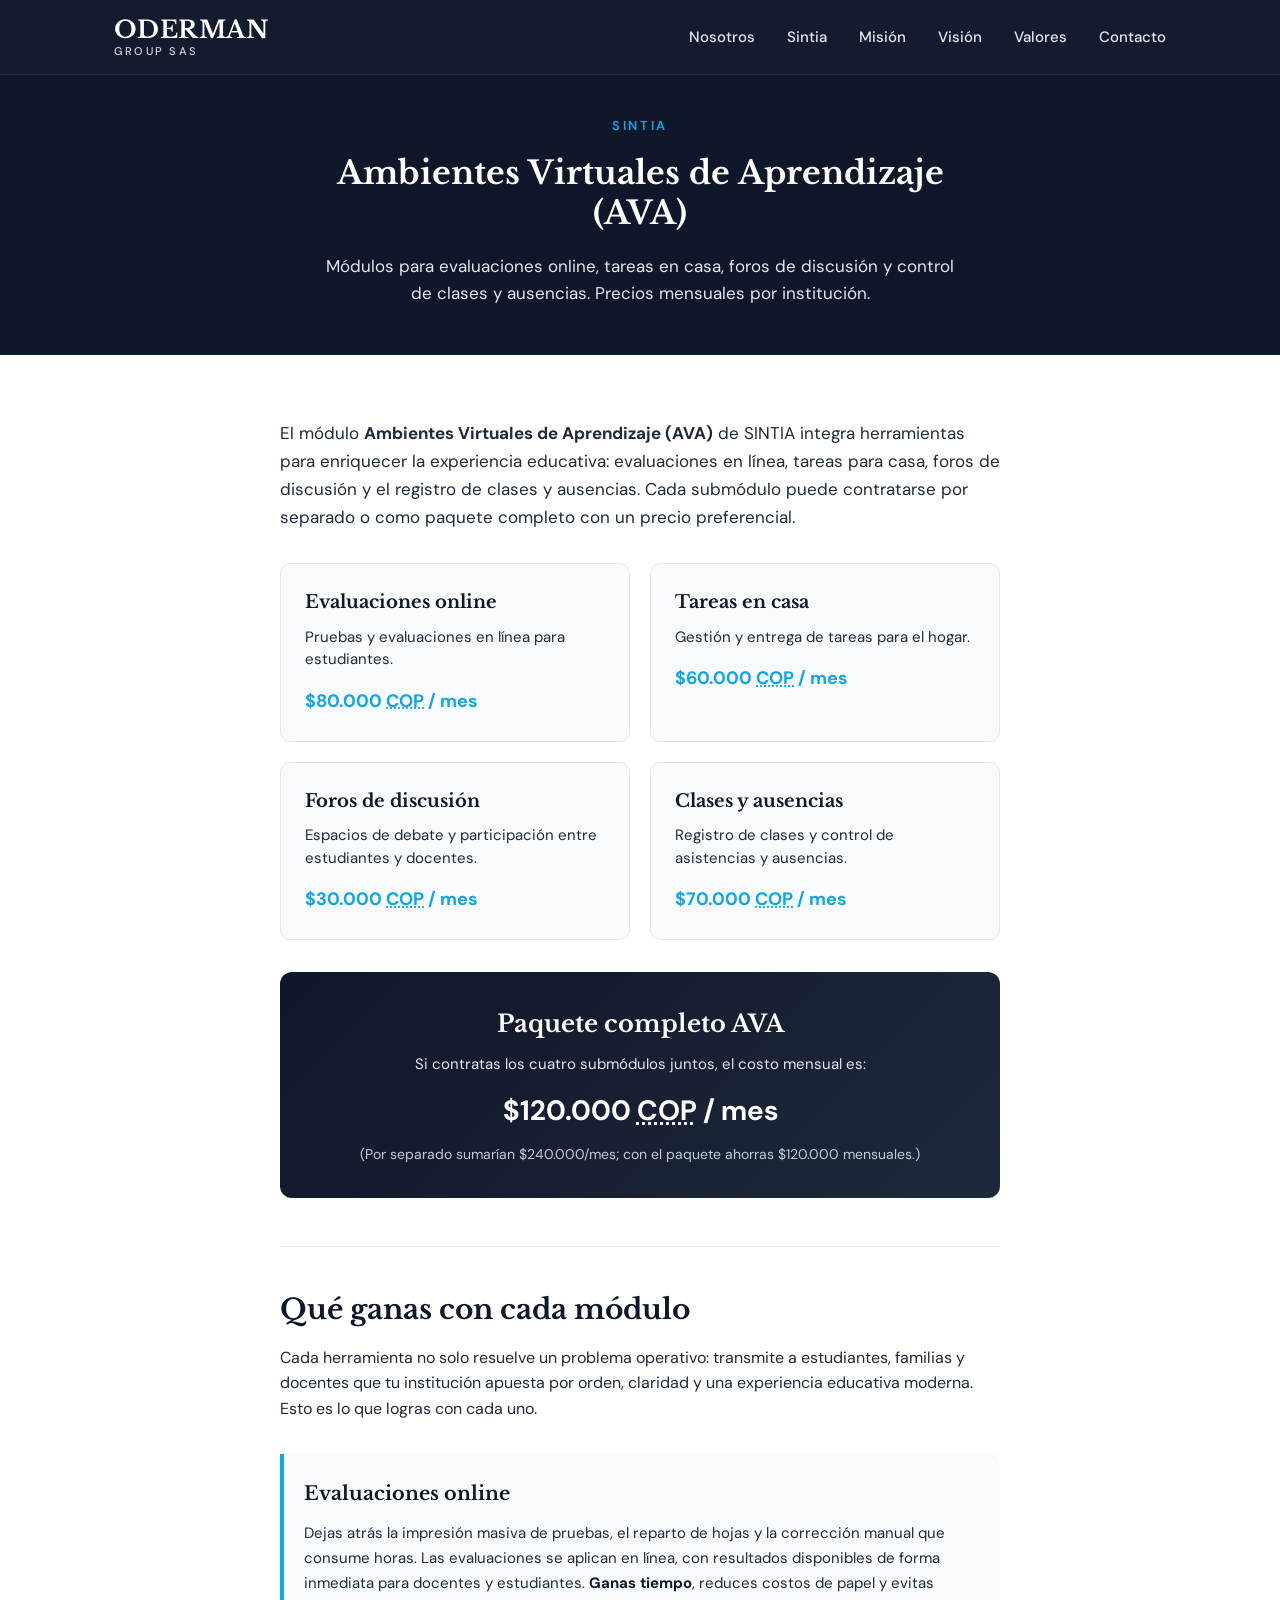
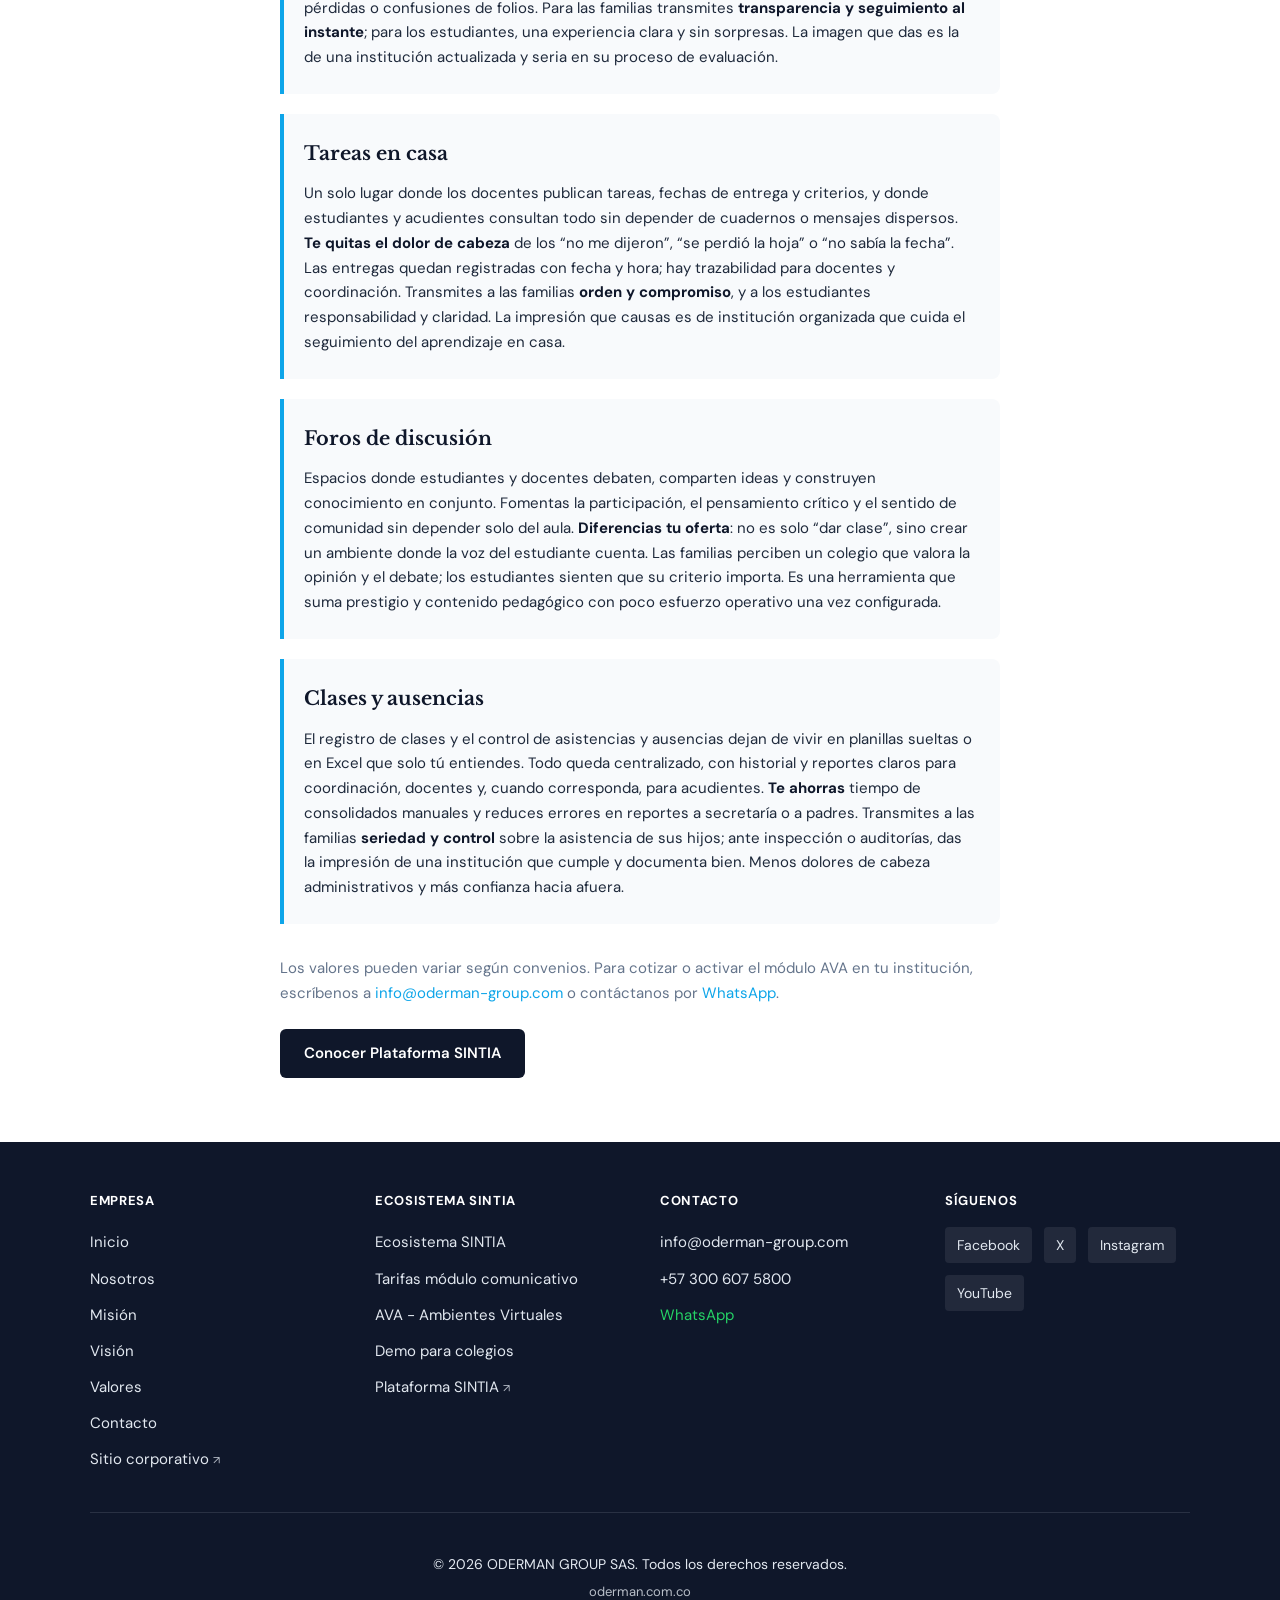
==== ava-ambientes-virtuales.html @ c95a6d46 "Commit inicial: proyecto oderman-web" ====
<!DOCTYPE html>
<html lang="es">
<head>
  <meta charset="UTF-8">
  <meta name="viewport" content="width=device-width, initial-scale=1.0">
  <meta name="description" content="Ambientes Virtuales de Aprendizaje (AVA) en SINTIA: evaluaciones online, tareas en casa, foros de discusión, clases y ausencias. Tarifas mensuales para instituciones.">
  <meta name="keywords" content="SINTIA, AVA, ambientes virtuales, aprendizaje, evaluaciones online, tareas, foros, Oderman">
  <meta name="author" content="ODERMAN GROUP SAS">
  <meta name="robots" content="index, follow">

  <title>AVA - Ambientes Virtuales de Aprendizaje | ODERMAN GROUP SAS</title>
  <link rel="canonical" href="https://oderman.com.co/ava-ambientes-virtuales.html">
  <link rel="preconnect" href="https://fonts.googleapis.com">
  <link rel="preconnect" href="https://fonts.gstatic.com" crossorigin>
  <link href="https://fonts.googleapis.com/css2?family=DM+Sans:ital,opsz,wght@0,9..40,400;0,9..40,500;0,9..40,600;0,9..40,700&family=Libre+Baskerville:ital,wght@0,400;0,700;1,400&display=swap" rel="stylesheet">
  <link rel="stylesheet" href="css/estilos.css">
</head>
<body>
  <header class="header">
    <div class="header__contenedor">
      <a href="index.html" class="header__logo" aria-label="ODERMAN GROUP SAS - Inicio">
        <span class="header__logo-texto">ODERMAN</span>
        <span class="header__logo-sas">GROUP SAS</span>
      </a>
      <nav class="header__nav" aria-label="Navegación principal">
        <a href="index.html#nosotros">Nosotros</a>
        <a href="index.html#sintia">Sintia</a>
        <a href="index.html#mision">Misión</a>
        <a href="index.html#vision">Visión</a>
        <a href="index.html#valores">Valores</a>
        <a href="index.html#contacto">Contacto</a>
      </nav>
      <button type="button" class="header__menu-btn" aria-label="Abrir menú" aria-expanded="false">
        <span></span><span></span><span></span>
      </button>
    </div>
  </header>

  <main class="pagina-interna">
    <section class="hero hero--compacto">
      <div class="hero__contenedor">
        <p class="hero__etiqueta">SINTIA</p>
        <h1 class="hero__titulo">Ambientes Virtuales de Aprendizaje (AVA)</h1>
        <p class="hero__subtitulo">Módulos para evaluaciones online, tareas en casa, foros de discusión y control de clases y ausencias. Precios mensuales por institución.</p>
      </div>
    </section>

    <section class="seccion">
      <div class="contenedor">
        <p class="seccion__intro">El módulo <strong>Ambientes Virtuales de Aprendizaje (AVA)</strong> de SINTIA integra herramientas para enriquecer la experiencia educativa: evaluaciones en línea, tareas para casa, foros de discusión y el registro de clases y ausencias. Cada submódulo puede contratarse por separado o como paquete completo con un precio preferencial.</p>

        <div class="ava-modulos">
          <article class="ava-modulo">
            <h2 class="ava-modulo__titulo">Evaluaciones online</h2>
            <p class="ava-modulo__desc">Pruebas y evaluaciones en línea para estudiantes.</p>
            <p class="ava-modulo__precio">$80.000 <abbr title="pesos colombianos">COP</abbr> / mes</p>
          </article>

          <article class="ava-modulo">
            <h2 class="ava-modulo__titulo">Tareas en casa</h2>
            <p class="ava-modulo__desc">Gestión y entrega de tareas para el hogar.</p>
            <p class="ava-modulo__precio">$60.000 <abbr title="pesos colombianos">COP</abbr> / mes</p>
          </article>

          <article class="ava-modulo">
            <h2 class="ava-modulo__titulo">Foros de discusión</h2>
            <p class="ava-modulo__desc">Espacios de debate y participación entre estudiantes y docentes.</p>
            <p class="ava-modulo__precio">$30.000 <abbr title="pesos colombianos">COP</abbr> / mes</p>
          </article>

          <article class="ava-modulo">
            <h2 class="ava-modulo__titulo">Clases y ausencias</h2>
            <p class="ava-modulo__desc">Registro de clases y control de asistencias y ausencias.</p>
            <p class="ava-modulo__precio">$70.000 <abbr title="pesos colombianos">COP</abbr> / mes</p>
          </article>
        </div>

        <div class="ava-paquete">
          <h2 class="ava-paquete__titulo">Paquete completo AVA</h2>
          <p class="ava-paquete__desc">Si contratas los cuatro submódulos juntos, el costo mensual es:</p>
          <p class="ava-paquete__precio">$120.000 <abbr title="pesos colombianos">COP</abbr> / mes</p>
          <p class="ava-paquete__nota">(Por separado sumarían $240.000/mes; con el paquete ahorras $120.000 mensuales.)</p>
        </div>

        <div class="ava-beneficios">
          <h2 class="seccion__titulo">Qué ganas con cada módulo</h2>
          <p class="ava-beneficios__intro">Cada herramienta no solo resuelve un problema operativo: transmite a estudiantes, familias y docentes que tu institución apuesta por orden, claridad y una experiencia educativa moderna. Esto es lo que logras con cada uno.</p>

          <article class="ava-beneficio">
            <h3 class="ava-beneficio__titulo">Evaluaciones online</h3>
            <p>Dejas atrás la impresión masiva de pruebas, el reparto de hojas y la corrección manual que consume horas. Las evaluaciones se aplican en línea, con resultados disponibles de forma inmediata para docentes y estudiantes. <strong>Ganas tiempo</strong>, reduces costos de papel y evitas pérdidas o confusiones de folios. Para las familias transmites <strong>transparencia y seguimiento al instante</strong>; para los estudiantes, una experiencia clara y sin sorpresas. La imagen que das es la de una institución actualizada y seria en su proceso de evaluación.</p>
          </article>

          <article class="ava-beneficio">
            <h3 class="ava-beneficio__titulo">Tareas en casa</h3>
            <p>Un solo lugar donde los docentes publican tareas, fechas de entrega y criterios, y donde estudiantes y acudientes consultan todo sin depender de cuadernos o mensajes dispersos. <strong>Te quitas el dolor de cabeza</strong> de los “no me dijeron”, “se perdió la hoja” o “no sabía la fecha”. Las entregas quedan registradas con fecha y hora; hay trazabilidad para docentes y coordinación. Transmites a las familias <strong>orden y compromiso</strong>, y a los estudiantes responsabilidad y claridad. La impresión que causas es de institución organizada que cuida el seguimiento del aprendizaje en casa.</p>
          </article>

          <article class="ava-beneficio">
            <h3 class="ava-beneficio__titulo">Foros de discusión</h3>
            <p>Espacios donde estudiantes y docentes debaten, comparten ideas y construyen conocimiento en conjunto. Fomentas la participación, el pensamiento crítico y el sentido de comunidad sin depender solo del aula. <strong>Diferencias tu oferta</strong>: no es solo “dar clase”, sino crear un ambiente donde la voz del estudiante cuenta. Las familias perciben un colegio que valora la opinión y el debate; los estudiantes sienten que su criterio importa. Es una herramienta que suma prestigio y contenido pedagógico con poco esfuerzo operativo una vez configurada.</p>
          </article>

          <article class="ava-beneficio">
            <h3 class="ava-beneficio__titulo">Clases y ausencias</h3>
            <p>El registro de clases y el control de asistencias y ausencias dejan de vivir en planillas sueltas o en Excel que solo tú entiendes. Todo queda centralizado, con historial y reportes claros para coordinación, docentes y, cuando corresponda, para acudientes. <strong>Te ahorras</strong> tiempo de consolidados manuales y reduces errores en reportes a secretaría o a padres. Transmites a las familias <strong>seriedad y control</strong> sobre la asistencia de sus hijos; ante inspección o auditorías, das la impresión de una institución que cumple y documenta bien. Menos dolores de cabeza administrativos y más confianza hacia afuera.</p>
          </article>
        </div>

        <p class="tarifas__nota">Los valores pueden variar según convenios. Para cotizar o activar el módulo AVA en tu institución, escríbenos a <a href="mailto:info@oderman-group.com">info@oderman-group.com</a> o contáctanos por <a href="https://wa.me/573006075800" target="_blank" rel="noopener noreferrer">WhatsApp</a>.</p>

        <p class="tarifas__cta">
          <a href="https://plataformasintia.com" target="_blank" rel="noopener noreferrer" class="btn btn--sintia">Conocer Plataforma SINTIA</a>
        </p>
      </div>
    </section>
  </main>

  <footer class="footer">
    <div class="footer__contenedor-ancho">
      <div class="footer__grid">
        <div class="footer__bloque">
          <h3 class="footer__titulo">Empresa</h3>
          <ul class="footer__lista">
            <li><a href="index.html">Inicio</a></li>
            <li><a href="index.html#nosotros">Nosotros</a></li>
            <li><a href="index.html#mision">Misión</a></li>
            <li><a href="index.html#vision">Visión</a></li>
            <li><a href="index.html#valores">Valores</a></li>
            <li><a href="index.html#contacto">Contacto</a></li>
            <li><a href="https://oderman-group.com/" target="_blank" rel="noopener noreferrer">Sitio corporativo <span class="footer__externo" aria-label="Abre en nueva pestaña">↗</span></a></li>
          </ul>
        </div>
        <div class="footer__bloque">
          <h3 class="footer__titulo">Ecosistema SINTIA</h3>
          <ul class="footer__lista">
            <li><a href="index.html#sintia">Ecosistema SINTIA</a></li>
            <li><a href="tarifas-modulo-comunicativo.html">Tarifas módulo comunicativo</a></li>
            <li><a href="ava-ambientes-virtuales.html">AVA - Ambientes Virtuales</a></li>
            <li><a href="sintia-demo-colegios.html">Demo para colegios</a></li>
            <li><a href="https://plataformasintia.com" target="_blank" rel="noopener noreferrer">Plataforma SINTIA <span class="footer__externo" aria-label="Abre en nueva pestaña">↗</span></a></li>
          </ul>
        </div>
        <div class="footer__bloque">
          <h3 class="footer__titulo">Contacto</h3>
          <ul class="footer__lista footer__lista--contacto">
            <li><a href="mailto:info@oderman-group.com">info@oderman-group.com</a></li>
            <li><a href="tel:+573006075800">+57 300 607 5800</a></li>
            <li><a href="https://wa.me/573006075800" target="_blank" rel="noopener noreferrer" class="footer__wa">WhatsApp</a></li>
          </ul>
        </div>
        <div class="footer__bloque footer__bloque--redes">
          <h3 class="footer__titulo">Síguenos</h3>
          <div class="footer__redes">
            <a href="https://www.facebook.com/plataformasintia/" target="_blank" rel="noopener noreferrer" class="footer__red" aria-label="Facebook SINTIA">Facebook</a>
            <a href="https://x.com/platsintia" target="_blank" rel="noopener noreferrer" class="footer__red" aria-label="X SINTIA">X</a>
            <a href="https://www.instagram.com/platsintia/" target="_blank" rel="noopener noreferrer" class="footer__red" aria-label="Instagram SINTIA">Instagram</a>
            <a href="https://www.youtube.com/c/Plataformasintia/videos" target="_blank" rel="noopener noreferrer" class="footer__red" aria-label="YouTube SINTIA">YouTube</a>
          </div>
        </div>
      </div>
      <div class="footer__baja">
        <p class="footer__firma">© <span id="anio">2025</span> ODERMAN GROUP SAS. Todos los derechos reservados.</p>
        <p class="footer__dominio">oderman.com.co</p>
      </div>
    </div>
  </footer>

  <script>
    (function() {
      document.getElementById('anio').textContent = new Date().getFullYear();
      var btn = document.querySelector('.header__menu-btn');
      var nav = document.querySelector('.header__nav');
      if (btn && nav) {
        btn.addEventListener('click', function() {
          var open = nav.classList.toggle('header__nav--abierto');
          btn.setAttribute('aria-expanded', open);
          btn.setAttribute('aria-label', open ? 'Cerrar menú' : 'Abrir menú');
        });
      }
    })();
  </script>
</body>
</html>
---- css/estilos.css ----
/* ============================================
   ODERMAN GROUP SAS - Landing
   Diseño serio y profesional
   ============================================ */

:root {
  --color-fondo: #0f172a;
  --color-fondo-claro: #f8fafc;
  --color-texto: #1e293b;
  --color-texto-claro: #e2e8f0;
  --color-acento: #0ea5e9;
  --color-acento-hover: #0284c7;
  --color-borde: #e2e8f0;
  --fuente-titulos: 'Libre Baskerville', Georgia, serif;
  --fuente-cuerpo: 'DM Sans', system-ui, sans-serif;
  --ancho-max: 720px;
  --espacio: 1.5rem;
  --espacio-seccion: 4rem;
}

*, *::before, *::after {
  box-sizing: border-box;
}

html {
  scroll-behavior: smooth;
}

body {
  margin: 0;
  font-family: var(--fuente-cuerpo);
  font-size: 1.0625rem;
  line-height: 1.65;
  color: var(--color-texto);
  background: #fff;
}

/* Header */
.header {
  position: sticky;
  top: 0;
  z-index: 100;
  background: rgba(15, 23, 42, 0.98);
  backdrop-filter: blur(8px);
  border-bottom: 1px solid rgba(226, 232, 240, 0.08);
}

.header__contenedor {
  max-width: 1100px;
  margin: 0 auto;
  padding: 1rem 1.5rem;
  display: flex;
  align-items: center;
  justify-content: space-between;
}

.header__logo {
  text-decoration: none;
  color: #fff;
  display: flex;
  flex-direction: column;
  line-height: 1.2;
}

.header__logo-texto {
  font-family: var(--fuente-titulos);
  font-size: 1.5rem;
  font-weight: 700;
  letter-spacing: 0.02em;
}

.header__logo-sas {
  font-size: 0.7rem;
  font-weight: 500;
  letter-spacing: 0.2em;
  text-transform: uppercase;
  color: var(--color-texto-claro);
  opacity: 0.9;
}

.header__nav {
  display: flex;
  gap: 2rem;
}

.header__nav a {
  color: var(--color-texto-claro);
  text-decoration: none;
  font-weight: 500;
  font-size: 0.9375rem;
  transition: color 0.2s;
}

.header__nav a:hover {
  color: #fff;
}

.header__menu-btn {
  display: none;
  flex-direction: column;
  gap: 5px;
  background: transparent;
  border: none;
  cursor: pointer;
  padding: 8px;
}

.header__menu-btn span {
  width: 22px;
  height: 2px;
  background: #fff;
  border-radius: 1px;
}

@media (max-width: 768px) {
  .header__nav {
    position: absolute;
    top: 100%;
    left: 0;
    right: 0;
    background: var(--color-fondo);
    flex-direction: column;
    padding: 1.5rem;
    gap: 1rem;
    border-bottom: 1px solid var(--color-borde);
    display: none;
  }

  .header__nav.header__nav--abierto {
    display: flex;
  }

  .header__nav a {
    color: var(--color-texto-claro);
  }

  .header__menu-btn {
    display: flex;
  }
}

/* Hero */
.hero {
  background: var(--color-fondo);
  color: #fff;
  padding: 4rem 1.5rem 5rem;
  text-align: center;
}

.hero__contenedor {
  max-width: 640px;
  margin: 0 auto;
}

.hero__etiqueta {
  font-size: 0.8125rem;
  font-weight: 600;
  letter-spacing: 0.2em;
  text-transform: uppercase;
  color: var(--color-acento);
  margin: 0 0 1rem;
}

.hero__titulo {
  font-family: var(--fuente-titulos);
  font-size: clamp(1.75rem, 4vw, 2.5rem);
  font-weight: 700;
  line-height: 1.25;
  margin: 0 0 1.25rem;
}

.hero__subtitulo {
  font-size: 1.0625rem;
  color: var(--color-texto-claro);
  margin: 0 0 2rem;
  line-height: 1.6;
}

.hero__cta {
  display: inline-block;
  padding: 0.75rem 1.75rem;
  background: var(--color-acento);
  color: #fff;
  text-decoration: none;
  font-weight: 600;
  font-size: 0.9375rem;
  border-radius: 6px;
  transition: background 0.2s;
}

.hero__cta:hover {
  background: var(--color-acento-hover);
}

/* Secciones */
.seccion {
  padding: var(--espacio-seccion) 1.5rem;
}

.seccion--clara {
  background: var(--color-fondo-claro);
}

.contenedor {
  max-width: var(--ancho-max);
  margin: 0 auto;
}

.seccion__titulo {
  font-family: var(--fuente-titulos);
  font-size: 1.75rem;
  font-weight: 700;
  color: var(--color-fondo);
  margin: 0 0 1.25rem;
}

.seccion__subtitulo {
  font-family: var(--fuente-titulos);
  font-size: 1.25rem;
  font-weight: 700;
  color: var(--color-fondo);
  margin: 3rem 0 1rem;
}

.seccion__intro {
  font-size: 1.0625rem;
  margin: 0 0 1rem;
}

.bloque-texto p {
  margin: 0 0 1rem;
}

.bloque-texto p:last-child {
  margin-bottom: 0;
}

/* Valores */
.valores-lista {
  list-style: none;
  padding: 0;
  margin: 0;
}

.valores-lista--core {
  display: grid;
  gap: 1.5rem;
}

.valores-lista--core > li {
  padding: 1.25rem 1.5rem;
  background: var(--color-fondo-claro);
  border-radius: 8px;
  border-left: 4px solid var(--color-acento);
}

.valores-lista__nombre {
  display: block;
  font-weight: 700;
  font-size: 1rem;
  color: var(--color-fondo);
  margin-bottom: 0.35rem;
}

.valores-lista__desc {
  font-size: 0.9375rem;
  color: var(--color-texto);
}

.valores-lista--complementarios {
  margin-top: 1rem;
}

.valores-lista--complementarios li {
  padding: 0.6rem 0;
  border-bottom: 1px solid var(--color-borde);
  font-size: 0.9375rem;
}

.valores-lista--complementarios li:last-child {
  border-bottom: none;
}

/* Ecosistema Sintia */
.seccion--sintia {
  background: linear-gradient(180deg, var(--color-fondo-claro) 0%, #fff 100%);
}

.seccion--sintia .seccion__intro {
  margin-bottom: 0.75rem;
}

.seccion--sintia p:last-of-type {
  margin-bottom: 1.5rem;
}

.btn {
  display: inline-flex;
  align-items: center;
  justify-content: center;
  gap: 0.5rem;
  padding: 0.75rem 1.5rem;
  font-family: var(--fuente-cuerpo);
  font-weight: 600;
  font-size: 0.9375rem;
  text-decoration: none;
  border-radius: 6px;
  transition: background 0.2s, transform 0.15s;
}

.btn:hover {
  transform: translateY(-1px);
}

.btn--sintia {
  background: var(--color-fondo);
  color: #fff;
}

.btn--sintia:hover {
  background: #1e293b;
}

.btn__icon {
  width: 1.25rem;
  height: 1.25rem;
}

.btn--whatsapp {
  background: #25d366;
  color: #fff;
  margin-top: 0.5rem;
  border: none;
}

.btn--whatsapp:hover {
  background: #20bd5a;
}

/* Contacto */
.seccion--contacto .seccion__intro {
  margin-bottom: 0.5rem;
}

.seccion--contacto p + p {
  margin-bottom: 1.25rem;
}

.contacto__canales {
  margin: 0;
}

.contacto__item {
  margin: 0 0 0.75rem;
  font-size: 0.9375rem;
}

.contacto__etiqueta {
  display: inline-block;
  min-width: 5.5rem;
  font-weight: 600;
  color: var(--color-texto);
}

.contacto__enlace {
  color: var(--color-acento);
  text-decoration: none;
}

.contacto__enlace:hover {
  text-decoration: underline;
}

.seccion--contacto .btn--whatsapp {
  margin-top: 0.75rem;
}

/* Footer */
.footer {
  background: var(--color-fondo);
  color: var(--color-texto-claro);
  padding: 3rem 1.5rem 2rem;
}

.footer__contenedor-ancho {
  max-width: 1100px;
  margin: 0 auto;
}

.footer__grid {
  display: grid;
  grid-template-columns: repeat(4, 1fr);
  gap: 2rem 2.5rem;
  margin-bottom: 2.5rem;
  padding-bottom: 2rem;
  border-bottom: 1px solid rgba(226, 232, 240, 0.12);
}

.footer__bloque {
  min-width: 0;
}

.footer__titulo {
  font-family: var(--fuente-cuerpo);
  font-size: 0.8125rem;
  font-weight: 700;
  letter-spacing: 0.05em;
  text-transform: uppercase;
  color: #fff;
  margin: 0 0 1rem;
}

.footer__lista {
  list-style: none;
  padding: 0;
  margin: 0;
}

.footer__lista li {
  margin-bottom: 0.5rem;
}

.footer__lista a {
  color: var(--color-texto-claro);
  text-decoration: none;
  font-size: 0.9375rem;
  transition: color 0.2s;
}

.footer__lista a:hover {
  color: #fff;
}

.footer__externo {
  font-size: 0.75em;
  opacity: 0.8;
}

.footer__lista--contacto a {
  word-break: break-all;
}

.footer__wa {
  color: #25d366 !important;
}

.footer__redes {
  display: flex;
  flex-wrap: wrap;
  gap: 0.75rem;
}

.footer__red {
  display: inline-block;
  padding: 0.4rem 0.75rem;
  background: rgba(255, 255, 255, 0.08);
  color: var(--color-texto-claro);
  text-decoration: none;
  font-size: 0.875rem;
  border-radius: 4px;
  transition: background 0.2s, color 0.2s;
}

.footer__red:hover {
  background: rgba(255, 255, 255, 0.15);
  color: #fff;
}

.footer__baja {
  text-align: center;
}

.footer__firma {
  margin: 0 0 0.35rem;
  font-size: 0.875rem;
}

.footer__dominio {
  margin: 0;
  font-size: 0.8125rem;
  opacity: 0.8;
}

@media (max-width: 900px) {
  .footer__grid {
    grid-template-columns: repeat(2, 1fr);
  }
}

@media (max-width: 500px) {
  .footer__grid {
    grid-template-columns: 1fr;
    gap: 1.5rem;
  }
}

/* Página interna (ej. tarifas) */
.pagina-interna .hero--compacto {
  padding: 2.5rem 1.5rem 3rem;
}

.hero--compacto .hero__titulo {
  font-size: clamp(1.5rem, 3.5vw, 2rem);
}

.hero--compacto .hero__subtitulo {
  margin-bottom: 0;
}

/* Campaña San Juan Nepomuceno / Bolívar */
.hero--campania {
  padding: 3rem 1.5rem 4rem;
}

.hero--campania .hero__subtitulo {
  margin-bottom: 1.5rem;
}

.btn--hero {
  font-size: 1rem;
  padding: 0.9rem 1.5rem;
}

/* Video responsive 16:9 + card con degradado y sombra */
.contenedor--video {
  max-width: 960px;
}

.seccion--video .seccion__titulo {
  margin-bottom: 1.5rem;
}

.video-card {
  padding: 1rem;
  border-radius: 16px;
  background: linear-gradient(145deg, #f8fafc 0%, #e2e8f0 50%, #f1f5f9 100%);
  box-shadow: 0 4px 6px -1px rgba(15, 23, 42, 0.08), 0 10px 25px -5px rgba(15, 23, 42, 0.12), 0 0 0 1px rgba(15, 23, 42, 0.04);
  position: relative;
  overflow: hidden;
}

.video-card::before {
  content: "";
  position: absolute;
  top: 0;
  left: 0;
  right: 0;
  height: 4px;
  background: linear-gradient(90deg, var(--color-acento), var(--color-fondo));
  border-radius: 16px 16px 0 0;
}

.video-wrapper {
  position: relative;
  width: 100%;
  padding-bottom: 56.25%; /* 16:9 */
  height: 0;
  overflow: hidden;
  border-radius: 10px;
  background: var(--color-fondo);
  box-shadow: 0 2px 8px rgba(0, 0, 0, 0.1);
}

.video-wrapper iframe {
  position: absolute;
  top: 0;
  left: 0;
  width: 100%;
  height: 100%;
}

.pagina-campania .campania-modulo__desc {
  margin: 0 0 1rem;
  line-height: 1.65;
}

.campania-modulo__lista {
  margin: 0 0 1.5rem;
  padding-left: 1.5rem;
}

.campania-modulo__lista li {
  margin-bottom: 0.35rem;
}

.campania-modulo__cta {
  margin: 0;
}

.seccion--demo .seccion__intro {
  margin-bottom: 1rem;
}

.seccion--demo p + p {
  margin-bottom: 1.25rem;
}

.btn--demo {
  display: inline-block;
  margin-bottom: 2rem;
}

.demo-contacto {
  padding-top: 1.5rem;
  border-top: 1px solid var(--color-borde);
  font-size: 0.9375rem;
}

.demo-contacto p {
  margin: 0 0 0.35rem;
}

.demo-contacto a {
  color: var(--color-acento);
  text-decoration: none;
}

.demo-contacto a:hover {
  text-decoration: underline;
}

/* Tarifas módulo comunicativo */
.tarifas__aviso {
  background: #fef3c7;
  border: 1px solid #f59e0b;
  border-radius: 8px;
  padding: 1.25rem 1.5rem;
  margin: 1.5rem 0 2rem;
}

.tarifas__aviso-titulo {
  font-family: var(--fuente-cuerpo);
  font-size: 1rem;
  font-weight: 700;
  color: #92400e;
  margin: 0 0 0.5rem;
}

.tarifas__aviso p {
  margin: 0;
  font-size: 0.9375rem;
  color: #78350f;
  line-height: 1.55;
}

.tarifas {
  display: grid;
  grid-template-columns: repeat(3, 1fr);
  gap: 1.5rem;
  margin: 2rem 0;
}

.tarifa {
  background: var(--color-fondo-claro);
  border-radius: 10px;
  padding: 1.5rem;
  border: 1px solid var(--color-borde);
}

.tarifa__encabezado {
  display: flex;
  align-items: center;
  gap: 0.75rem;
  margin-bottom: 1.25rem;
  padding-bottom: 1rem;
  border-bottom: 2px solid var(--color-acento);
}

.tarifa__icono {
  font-size: 1.5rem;
  line-height: 1;
}

.tarifa__titulo {
  font-family: var(--fuente-titulos);
  font-size: 1.25rem;
  font-weight: 700;
  color: var(--color-fondo);
  margin: 0;
}

.tarifa__lista {
  list-style: none;
  padding: 0;
  margin: 0;
}

.tarifa__lista li {
  display: flex;
  justify-content: space-between;
  align-items: baseline;
  gap: 1rem;
  padding: 0.6rem 0;
  border-bottom: 1px solid var(--color-borde);
  font-size: 0.9375rem;
}

.tarifa__lista li:last-child {
  border-bottom: none;
}

.tarifa__destacado {
  background: rgba(14, 165, 233, 0.08);
  margin: 0 -1rem;
  padding: 0.6rem 1rem !important;
  border-radius: 6px;
  border-bottom: none !important;
  font-weight: 600;
}

.tarifa__total {
  margin-top: 0.5rem;
  padding-top: 0.75rem !important;
  border-top: 2px solid var(--color-acento) !important;
  font-weight: 700;
}

.tarifa__total .tarifa__precio {
  font-size: 1rem;
}

.tarifa__concepto {
  color: var(--color-texto);
}

.tarifa__precio {
  font-weight: 600;
  color: var(--color-fondo);
  white-space: nowrap;
}

.tarifas__aclaraciones {
  margin-top: 2.5rem;
  padding-top: 2rem;
  border-top: 1px solid var(--color-borde);
}

.tarifas__aclaraciones .seccion__titulo {
  margin-bottom: 1rem;
}

.tarifas__lista-aclaraciones {
  list-style: none;
  padding: 0;
  margin: 0;
}

.tarifas__lista-aclaraciones li {
  padding: 1rem 0;
  border-bottom: 1px solid var(--color-borde);
  font-size: 0.9375rem;
  line-height: 1.6;
  color: var(--color-texto);
}

.tarifas__lista-aclaraciones li:last-child {
  border-bottom: none;
}

.tarifas__lista-aclaraciones strong {
  color: var(--color-fondo);
}

.tarifas__nota {
  font-size: 0.9375rem;
  color: #64748b;
  margin: 2rem 0 0;
}

.tarifas__nota a {
  color: var(--color-acento);
  text-decoration: none;
}

.tarifas__nota a:hover {
  text-decoration: underline;
}

.tarifas__cta {
  margin: 1.5rem 0 0;
}

@media (max-width: 768px) {
  .tarifas {
    grid-template-columns: 1fr;
  }
}

/* AVA - Ambientes Virtuales de Aprendizaje */
.ava-modulos {
  display: grid;
  grid-template-columns: repeat(2, 1fr);
  gap: 1.25rem;
  margin: 2rem 0;
}

.ava-modulo {
  background: var(--color-fondo-claro);
  border: 1px solid var(--color-borde);
  border-radius: 10px;
  padding: 1.5rem;
}

.ava-modulo__titulo {
  font-family: var(--fuente-titulos);
  font-size: 1.125rem;
  font-weight: 700;
  color: var(--color-fondo);
  margin: 0 0 0.5rem;
}

.ava-modulo__desc {
  font-size: 0.9375rem;
  color: var(--color-texto);
  margin: 0 0 1rem;
  line-height: 1.5;
}

.ava-modulo__precio {
  font-size: 1.125rem;
  font-weight: 700;
  color: var(--color-acento);
  margin: 0;
}

.ava-paquete {
  background: linear-gradient(135deg, var(--color-fondo) 0%, #1e293b 100%);
  color: #fff;
  border-radius: 12px;
  padding: 2rem 1.5rem;
  margin: 2rem 0;
  text-align: center;
}

.ava-paquete__titulo {
  font-family: var(--fuente-titulos);
  font-size: 1.5rem;
  font-weight: 700;
  margin: 0 0 0.5rem;
}

.ava-paquete__desc {
  font-size: 0.9375rem;
  color: var(--color-texto-claro);
  margin: 0 0 0.75rem;
}

.ava-paquete__precio {
  font-size: 1.75rem;
  font-weight: 700;
  margin: 0 0 0.5rem;
}

.ava-paquete__nota {
  font-size: 0.875rem;
  color: rgba(226, 232, 240, 0.85);
  margin: 0;
}

/* AVA - Beneficios por módulo */
.ava-beneficios {
  margin-top: 3rem;
  padding-top: 2.5rem;
  border-top: 1px solid var(--color-borde);
}

.ava-beneficios .seccion__titulo {
  margin-bottom: 0.75rem;
}

.ava-beneficios__intro {
  font-size: 1rem;
  color: var(--color-texto);
  margin: 0 0 2rem;
  line-height: 1.6;
}

.ava-beneficio {
  background: var(--color-fondo-claro);
  border-left: 4px solid var(--color-acento);
  border-radius: 0 8px 8px 0;
  padding: 1.5rem 1.5rem 1.5rem 1.25rem;
  margin-bottom: 1.25rem;
}

.ava-beneficio:last-child {
  margin-bottom: 0;
}

.ava-beneficio__titulo {
  font-family: var(--fuente-titulos);
  font-size: 1.2rem;
  font-weight: 700;
  color: var(--color-fondo);
  margin: 0 0 0.75rem;
}

.ava-beneficio p {
  margin: 0;
  font-size: 0.9375rem;
  line-height: 1.65;
  color: var(--color-texto);
}

.ava-beneficio strong {
  color: var(--color-fondo);
}

@media (max-width: 600px) {
  .ava-modulos {
    grid-template-columns: 1fr;
  }
}

/* Ajustes de impresión */
@media print {
  .header { position: relative; background: #0f172a; }
  .header__menu-btn { display: none; }
  .hero__cta { display: none; }
}
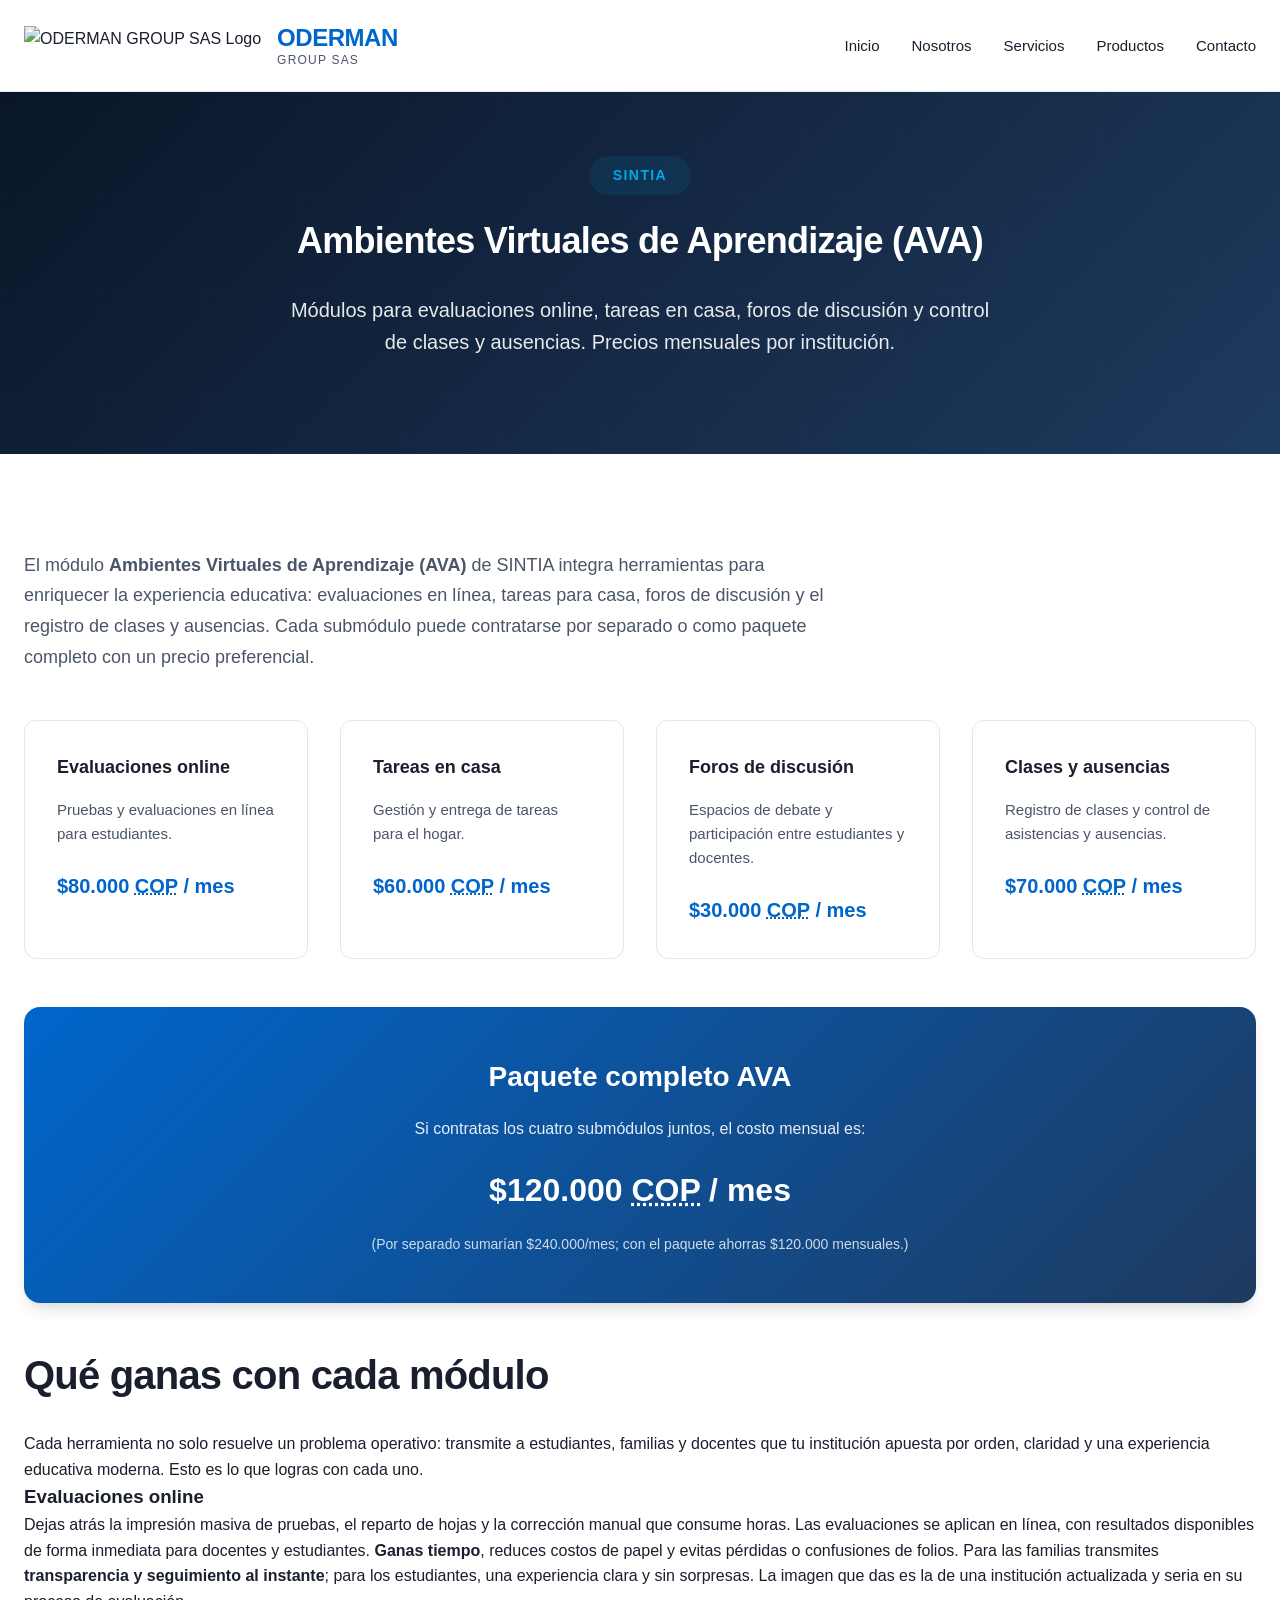
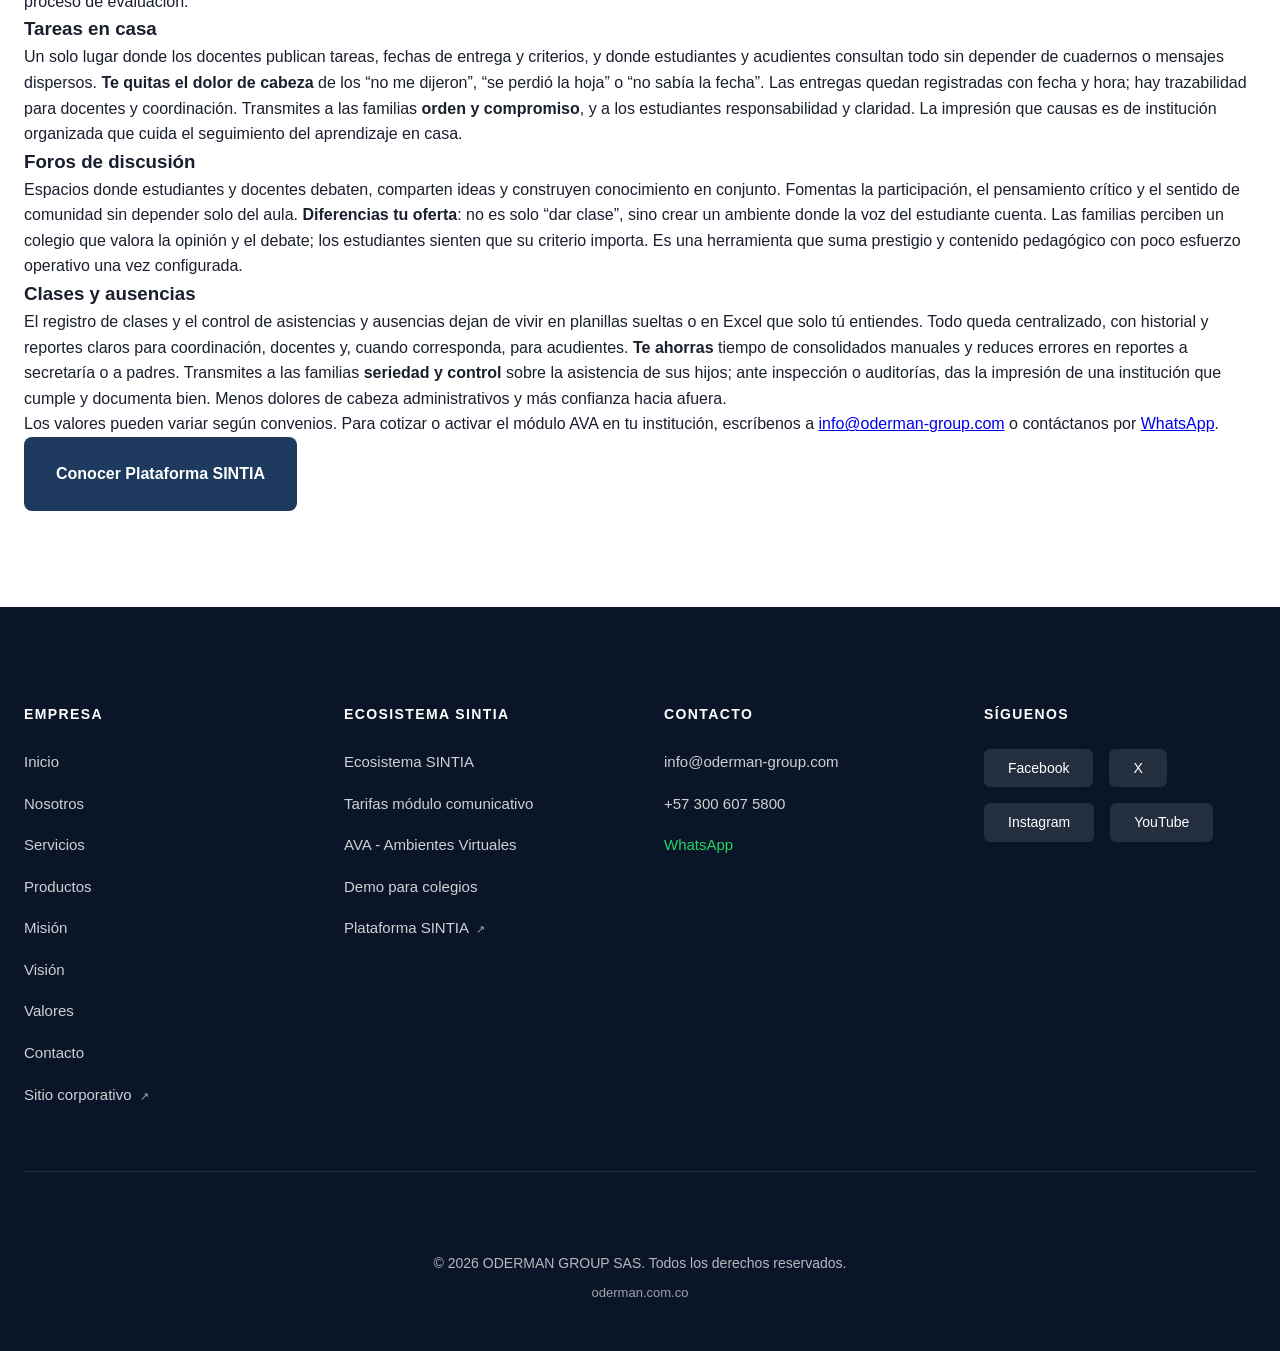
==== commit 663a7cc4: "Rediseño del sitio oderman" ====
--- a/ava-ambientes-virtuales.html
+++ b/ava-ambientes-virtuales.html
@@ -3,6 +3,14 @@
 <head>
   <meta charset="UTF-8">
   <meta name="viewport" content="width=device-width, initial-scale=1.0">
+  <meta http-equiv="X-UA-Compatible" content="IE=edge">
+  
+  <!-- Security Headers -->
+  <meta http-equiv="Content-Security-Policy" content="default-src 'self'; script-src 'self' 'unsafe-inline' https://fonts.googleapis.com; style-src 'self' 'unsafe-inline' https://fonts.googleapis.com; font-src 'self' https://fonts.gstatic.com; img-src 'self' data: https:; connect-src 'self';">
+  <meta http-equiv="X-Content-Type-Options" content="nosniff">
+  <meta http-equiv="X-Frame-Options" content="SAMEORIGIN">
+  <meta http-equiv="Referrer-Policy" content="strict-origin-when-cross-origin">
+  
   <meta name="description" content="Ambientes Virtuales de Aprendizaje (AVA) en SINTIA: evaluaciones online, tareas en casa, foros de discusión, clases y ausencias. Tarifas mensuales para instituciones.">
   <meta name="keywords" content="SINTIA, AVA, ambientes virtuales, aprendizaje, evaluaciones online, tareas, foros, Oderman">
   <meta name="author" content="ODERMAN GROUP SAS">
@@ -12,24 +20,29 @@
   <link rel="canonical" href="https://oderman.com.co/ava-ambientes-virtuales.html">
   <link rel="preconnect" href="https://fonts.googleapis.com">
   <link rel="preconnect" href="https://fonts.gstatic.com" crossorigin>
-  <link href="https://fonts.googleapis.com/css2?family=DM+Sans:ital,opsz,wght@0,9..40,400;0,9..40,500;0,9..40,600;0,9..40,700&family=Libre+Baskerville:ital,wght@0,400;0,700;1,400&display=swap" rel="stylesheet">
+  <link href="https://fonts.googleapis.com/css2?family=Inter:wght@400;500;600;700&display=swap" rel="stylesheet">
   <link rel="stylesheet" href="css/estilos.css">
+  <link rel="icon" type="image/png" href="img/logooderman.png">
 </head>
 <body>
   <header class="header">
     <div class="header__contenedor">
       <a href="index.html" class="header__logo" aria-label="ODERMAN GROUP SAS - Inicio">
-        <span class="header__logo-texto">ODERMAN</span>
-        <span class="header__logo-sas">GROUP SAS</span>
+        <img src="img/logooderman.png" alt="ODERMAN GROUP SAS Logo" class="header__logo-img">
+        <div class="header__logo-text">
+          <span class="header__logo-texto">ODERMAN</span>
+          <span class="header__logo-sas">GROUP SAS</span>
+        </div>
       </a>
-      <nav class="header__nav" aria-label="Navegación principal">
-        <a href="index.html#nosotros">Nosotros</a>
-        <a href="index.html#sintia">Sintia</a>
-        <a href="index.html#mision">Misión</a>
-        <a href="index.html#vision">Visión</a>
-        <a href="index.html#valores">Valores</a>
-        <a href="index.html#contacto">Contacto</a>
-      </nav>
+      <div class="header__nav-wrapper" aria-hidden="true">
+        <nav class="header__nav" aria-label="Navegación principal">
+          <a href="index.html">Inicio</a>
+          <a href="index.html#nosotros">Nosotros</a>
+          <a href="index.html#servicios">Servicios</a>
+          <a href="index.html#productos">Productos</a>
+          <a href="index.html#contacto">Contacto</a>
+        </nav>
+      </div>
       <button type="button" class="header__menu-btn" aria-label="Abrir menú" aria-expanded="false">
         <span></span><span></span><span></span>
       </button>
@@ -124,6 +137,8 @@
           <ul class="footer__lista">
             <li><a href="index.html">Inicio</a></li>
             <li><a href="index.html#nosotros">Nosotros</a></li>
+            <li><a href="index.html#servicios">Servicios</a></li>
+            <li><a href="index.html#productos">Productos</a></li>
             <li><a href="index.html#mision">Misión</a></li>
             <li><a href="index.html#vision">Visión</a></li>
             <li><a href="index.html#valores">Valores</a></li>
@@ -134,7 +149,7 @@
         <div class="footer__bloque">
           <h3 class="footer__titulo">Ecosistema SINTIA</h3>
           <ul class="footer__lista">
-            <li><a href="index.html#sintia">Ecosistema SINTIA</a></li>
+            <li><a href="index.html#productos">Ecosistema SINTIA</a></li>
             <li><a href="tarifas-modulo-comunicativo.html">Tarifas módulo comunicativo</a></li>
             <li><a href="ava-ambientes-virtuales.html">AVA - Ambientes Virtuales</a></li>
             <li><a href="sintia-demo-colegios.html">Demo para colegios</a></li>
@@ -160,7 +175,7 @@
         </div>
       </div>
       <div class="footer__baja">
-        <p class="footer__firma">© <span id="anio">2025</span> ODERMAN GROUP SAS. Todos los derechos reservados.</p>
+        <p class="footer__firma">© <span id="anio"></span> ODERMAN GROUP SAS. Todos los derechos reservados.</p>
         <p class="footer__dominio">oderman.com.co</p>
       </div>
     </div>
@@ -170,12 +185,21 @@
     (function() {
       document.getElementById('anio').textContent = new Date().getFullYear();
       var btn = document.querySelector('.header__menu-btn');
-      var nav = document.querySelector('.header__nav');
-      if (btn && nav) {
+      var navWrapper = document.querySelector('.header__nav-wrapper');
+      if (btn && navWrapper) {
         btn.addEventListener('click', function() {
-          var open = nav.classList.toggle('header__nav--abierto');
-          btn.setAttribute('aria-expanded', open);
-          btn.setAttribute('aria-label', open ? 'Cerrar menú' : 'Abrir menú');
+          var isOpen = navWrapper.getAttribute('aria-hidden') === 'false';
+          navWrapper.setAttribute('aria-hidden', !isOpen);
+          btn.setAttribute('aria-expanded', !isOpen);
+          btn.setAttribute('aria-label', !isOpen ? 'Cerrar menú' : 'Abrir menú');
+        });
+        var navLinks = navWrapper.querySelectorAll('a');
+        navLinks.forEach(function(link) {
+          link.addEventListener('click', function() {
+            navWrapper.setAttribute('aria-hidden', 'true');
+            btn.setAttribute('aria-expanded', 'false');
+            btn.setAttribute('aria-label', 'Abrir menú');
+          });
         });
       }
     })();
--- a/css/estilos.css
+++ b/css/estilos.css
@@ -1,100 +1,239 @@
 /* ============================================
-   ODERMAN GROUP SAS - Landing
-   Diseño serio y profesional
+   ODERMAN GROUP SAS - Rediseño Profesional
+   Diseño moderno y serio para consultoría y desarrollo de software
    ============================================ */
 
 :root {
-  --color-fondo: #0f172a;
-  --color-fondo-claro: #f8fafc;
-  --color-texto: #1e293b;
-  --color-texto-claro: #e2e8f0;
-  --color-acento: #0ea5e9;
-  --color-acento-hover: #0284c7;
-  --color-borde: #e2e8f0;
-  --fuente-titulos: 'Libre Baskerville', Georgia, serif;
-  --fuente-cuerpo: 'DM Sans', system-ui, sans-serif;
-  --ancho-max: 720px;
-  --espacio: 1.5rem;
-  --espacio-seccion: 4rem;
-}
-
-*, *::before, *::after {
+  /* Colores principales */
+  --color-primary: #0066CC;
+  --color-primary-dark: #0052A3;
+  --color-primary-light: #3385D6;
+  --color-secondary: #1E3A5F;
+  --color-accent: #00A8E8;
+  
+  /* Colores de fondo */
+  --color-bg-dark: #0A1628;
+  --color-bg-light: #FFFFFF;
+  --color-bg-gray: #F5F7FA;
+  --color-bg-section: #FAFBFC;
+  
+  /* Colores de texto */
+  --color-text-primary: #1A1F2E;
+  --color-text-secondary: #4A5568;
+  --color-text-light: #718096;
+  --color-text-white: #FFFFFF;
+  
+  /* Colores de borde */
+  --color-border: #E2E8F0;
+  --color-border-light: #EDF2F7;
+  
+  /* Tipografía */
+  --font-primary: 'Inter', -apple-system, BlinkMacSystemFont, 'Segoe UI', Roboto, 'Helvetica Neue', Arial, sans-serif;
+  --font-heading: 'Inter', -apple-system, BlinkMacSystemFont, 'Segoe UI', Roboto, 'Helvetica Neue', Arial, sans-serif;
+  
+  /* Espaciado */
+  --spacing-xs: 0.5rem;
+  --spacing-sm: 1rem;
+  --spacing-md: 1.5rem;
+  --spacing-lg: 2rem;
+  --spacing-xl: 3rem;
+  --spacing-2xl: 4rem;
+  --spacing-3xl: 6rem;
+  
+  /* Anchos */
+  --container-max: 1280px;
+  --container-content: 960px;
+  
+  /* Sombras */
+  --shadow-sm: 0 1px 2px 0 rgba(0, 0, 0, 0.05);
+  --shadow-md: 0 4px 6px -1px rgba(0, 0, 0, 0.1), 0 2px 4px -1px rgba(0, 0, 0, 0.06);
+  --shadow-lg: 0 10px 15px -3px rgba(0, 0, 0, 0.1), 0 4px 6px -2px rgba(0, 0, 0, 0.05);
+  --shadow-xl: 0 20px 25px -5px rgba(0, 0, 0, 0.1), 0 10px 10px -5px rgba(0, 0, 0, 0.04);
+  
+  /* Transiciones */
+  --transition-fast: 150ms ease;
+  --transition-base: 250ms ease;
+  --transition-slow: 350ms ease;
+}
+
+*,
+*::before,
+*::after {
   box-sizing: border-box;
+  margin: 0;
+  padding: 0;
 }
 
 html {
   scroll-behavior: smooth;
+  font-size: 16px;
 }
 
 body {
-  margin: 0;
-  font-family: var(--fuente-cuerpo);
-  font-size: 1.0625rem;
-  line-height: 1.65;
-  color: var(--color-texto);
-  background: #fff;
+  font-family: var(--font-primary);
+  font-size: 1rem;
+  line-height: 1.6;
+  color: var(--color-text-primary);
+  background-color: var(--color-bg-light);
+  -webkit-font-smoothing: antialiased;
+  -moz-osx-font-smoothing: grayscale;
+}
+
+/* Utilidades */
+.container {
+  max-width: var(--container-max);
+  margin: 0 auto;
+  padding: 0 var(--spacing-md);
+}
+
+.container-content {
+  max-width: var(--container-content);
+  margin: 0 auto;
+  padding: 0 var(--spacing-md);
 }
 
 /* Header */
 .header {
   position: sticky;
   top: 0;
-  z-index: 100;
-  background: rgba(15, 23, 42, 0.98);
-  backdrop-filter: blur(8px);
-  border-bottom: 1px solid rgba(226, 232, 240, 0.08);
+  z-index: 1000;
+  background: rgba(255, 255, 255, 0.98);
+  backdrop-filter: blur(10px);
+  -webkit-backdrop-filter: blur(10px);
+  border-bottom: 1px solid var(--color-border);
+  box-shadow: var(--shadow-sm);
 }
 
 .header__contenedor {
-  max-width: 1100px;
+  max-width: var(--container-max);
   margin: 0 auto;
-  padding: 1rem 1.5rem;
+  padding: var(--spacing-md) var(--spacing-md);
   display: flex;
   align-items: center;
   justify-content: space-between;
+  gap: var(--spacing-lg);
 }
 
 .header__logo {
+  display: flex;
+  align-items: center;
+  gap: var(--spacing-sm);
   text-decoration: none;
-  color: #fff;
+  color: var(--color-text-primary);
+  transition: opacity var(--transition-base);
+}
+
+.header__logo:hover {
+  opacity: 0.8;
+}
+
+.header__logo-img {
+  height: 40px;
+  width: auto;
+  object-fit: contain;
+  display: block;
+}
+
+.header__logo-text {
   display: flex;
   flex-direction: column;
   line-height: 1.2;
 }
 
 .header__logo-texto {
-  font-family: var(--fuente-titulos);
+  font-family: var(--font-heading);
   font-size: 1.5rem;
   font-weight: 700;
-  letter-spacing: 0.02em;
+  color: var(--color-primary);
+  letter-spacing: -0.02em;
 }
 
 .header__logo-sas {
-  font-size: 0.7rem;
+  font-size: 0.75rem;
   font-weight: 500;
-  letter-spacing: 0.2em;
+  color: var(--color-text-secondary);
+  letter-spacing: 0.1em;
   text-transform: uppercase;
-  color: var(--color-texto-claro);
-  opacity: 0.9;
+}
+
+.header__nav-wrapper {
+  display: flex;
+  align-items: center;
+  gap: var(--spacing-lg);
 }
 
 .header__nav {
   display: flex;
-  gap: 2rem;
+  align-items: center;
+  gap: var(--spacing-lg);
+  list-style: none;
 }
 
 .header__nav a {
-  color: var(--color-texto-claro);
+  color: var(--color-text-primary);
   text-decoration: none;
   font-weight: 500;
   font-size: 0.9375rem;
-  transition: color 0.2s;
+  padding: var(--spacing-xs) 0;
+  position: relative;
+  transition: color var(--transition-base);
+}
+
+.header__nav a::after {
+  content: '';
+  position: absolute;
+  bottom: 0;
+  left: 0;
+  width: 0;
+  height: 2px;
+  background: var(--color-primary);
+  transition: width var(--transition-base);
 }
 
 .header__nav a:hover {
-  color: #fff;
-}
-
+  color: var(--color-primary);
+}
+
+.header__nav a:hover::after {
+  width: 100%;
+}
+
+/* Selector de idioma */
+.language-selector {
+  display: flex;
+  align-items: center;
+  gap: var(--spacing-xs);
+  padding: var(--spacing-xs) var(--spacing-sm);
+  border: 1px solid var(--color-border);
+  border-radius: 6px;
+  background: var(--color-bg-light);
+  cursor: pointer;
+  transition: all var(--transition-base);
+}
+
+.language-selector:hover {
+  border-color: var(--color-primary);
+  box-shadow: var(--shadow-sm);
+}
+
+.language-selector select {
+  border: none;
+  background: transparent;
+  font-family: var(--font-primary);
+  font-size: 0.875rem;
+  font-weight: 500;
+  color: var(--color-text-primary);
+  cursor: pointer;
+  outline: none;
+  appearance: none;
+  padding-right: var(--spacing-sm);
+}
+
+.language-selector select:focus {
+  outline: none;
+}
+
+/* Menú móvil */
 .header__menu-btn {
   display: none;
   flex-direction: column;
@@ -102,137 +241,221 @@
   background: transparent;
   border: none;
   cursor: pointer;
-  padding: 8px;
+  padding: var(--spacing-xs);
+  z-index: 1001;
 }
 
 .header__menu-btn span {
-  width: 22px;
+  width: 24px;
   height: 2px;
-  background: #fff;
-  border-radius: 1px;
-}
-
-@media (max-width: 768px) {
-  .header__nav {
-    position: absolute;
-    top: 100%;
-    left: 0;
-    right: 0;
-    background: var(--color-fondo);
-    flex-direction: column;
-    padding: 1.5rem;
-    gap: 1rem;
-    border-bottom: 1px solid var(--color-borde);
-    display: none;
-  }
-
-  .header__nav.header__nav--abierto {
-    display: flex;
-  }
-
-  .header__nav a {
-    color: var(--color-texto-claro);
-  }
-
-  .header__menu-btn {
-    display: flex;
-  }
-}
-
-/* Hero */
+  background: var(--color-text-primary);
+  border-radius: 2px;
+  transition: all var(--transition-base);
+}
+
+.header__menu-btn[aria-expanded="true"] span:nth-child(1) {
+  transform: rotate(45deg) translate(6px, 6px);
+}
+
+.header__menu-btn[aria-expanded="true"] span:nth-child(2) {
+  opacity: 0;
+}
+
+.header__menu-btn[aria-expanded="true"] span:nth-child(3) {
+  transform: rotate(-45deg) translate(6px, -6px);
+}
+
+/* Hero Section */
 .hero {
-  background: var(--color-fondo);
-  color: #fff;
-  padding: 4rem 1.5rem 5rem;
+  background: linear-gradient(135deg, var(--color-bg-dark) 0%, var(--color-secondary) 100%);
+  color: var(--color-text-white);
+  padding: var(--spacing-3xl) var(--spacing-md) var(--spacing-2xl);
+  position: relative;
+  overflow: hidden;
+}
+
+.hero::before {
+  content: '';
+  position: absolute;
+  top: 0;
+  left: 0;
+  right: 0;
+  bottom: 0;
+  background: url('data:image/svg+xml,<svg width="100" height="100" xmlns="http://www.w3.org/2000/svg"><defs><pattern id="grid" width="100" height="100" patternUnits="userSpaceOnUse"><path d="M 100 0 L 0 0 0 100" fill="none" stroke="rgba(255,255,255,0.05)" stroke-width="1"/></pattern></defs><rect width="100" height="100" fill="url(%23grid)"/></svg>');
+  opacity: 0.3;
+}
+
+.hero__contenedor {
+  max-width: var(--container-content);
+  margin: 0 auto;
   text-align: center;
-}
-
-.hero__contenedor {
-  max-width: 640px;
-  margin: 0 auto;
+  position: relative;
+  z-index: 1;
 }
 
 .hero__etiqueta {
-  font-size: 0.8125rem;
+  display: inline-block;
+  font-size: 0.875rem;
   font-weight: 600;
-  letter-spacing: 0.2em;
+  letter-spacing: 0.1em;
   text-transform: uppercase;
-  color: var(--color-acento);
-  margin: 0 0 1rem;
+  color: var(--color-accent);
+  margin-bottom: var(--spacing-md);
+  padding: var(--spacing-xs) var(--spacing-md);
+  background: rgba(0, 168, 232, 0.1);
+  border-radius: 20px;
 }
 
 .hero__titulo {
-  font-family: var(--fuente-titulos);
+  font-family: var(--font-heading);
+  font-size: clamp(2rem, 5vw, 3.5rem);
+  font-weight: 700;
+  line-height: 1.2;
+  margin-bottom: var(--spacing-lg);
+  letter-spacing: -0.02em;
+}
+
+.hero__subtitulo {
+  font-size: clamp(1rem, 2vw, 1.25rem);
+  line-height: 1.6;
+  color: rgba(255, 255, 255, 0.9);
+  margin-bottom: var(--spacing-xl);
+  max-width: 700px;
+  margin-left: auto;
+  margin-right: auto;
+}
+
+.hero__cta {
+  display: inline-flex;
+  align-items: center;
+  gap: var(--spacing-sm);
+  padding: var(--spacing-md) var(--spacing-xl);
+  background: var(--color-accent);
+  color: var(--color-text-white);
+  text-decoration: none;
+  font-weight: 600;
+  font-size: 1rem;
+  border-radius: 8px;
+  transition: all var(--transition-base);
+  box-shadow: var(--shadow-lg);
+}
+
+.hero__cta:hover {
+  background: var(--color-primary);
+  transform: translateY(-2px);
+  box-shadow: var(--shadow-xl);
+}
+
+/* Secciones */
+.seccion {
+  padding: var(--spacing-3xl) var(--spacing-md);
+}
+
+.seccion--clara {
+  background: var(--color-bg-section);
+}
+
+.seccion--dark {
+  background: var(--color-bg-dark);
+  color: var(--color-text-white);
+}
+
+.seccion__titulo {
+  font-family: var(--font-heading);
   font-size: clamp(1.75rem, 4vw, 2.5rem);
   font-weight: 700;
-  line-height: 1.25;
-  margin: 0 0 1.25rem;
-}
-
-.hero__subtitulo {
-  font-size: 1.0625rem;
-  color: var(--color-texto-claro);
-  margin: 0 0 2rem;
-  line-height: 1.6;
-}
-
-.hero__cta {
-  display: inline-block;
-  padding: 0.75rem 1.75rem;
-  background: var(--color-acento);
-  color: #fff;
+  line-height: 1.2;
+  margin-bottom: var(--spacing-lg);
+  color: var(--color-text-primary);
+  letter-spacing: -0.02em;
+}
+
+.seccion--dark .seccion__titulo {
+  color: var(--color-text-white);
+}
+
+.seccion__subtitulo {
+  font-family: var(--font-heading);
+  font-size: clamp(1.25rem, 3vw, 1.75rem);
+  font-weight: 600;
+  margin: var(--spacing-xl) 0 var(--spacing-md);
+  color: var(--color-text-primary);
+}
+
+.seccion__intro {
+  font-size: 1.125rem;
+  line-height: 1.7;
+  color: var(--color-text-secondary);
+  margin-bottom: var(--spacing-lg);
+  max-width: 800px;
+}
+
+.seccion--dark .seccion__intro {
+  color: rgba(255, 255, 255, 0.9);
+}
+
+/* Botones */
+.btn {
+  display: inline-flex;
+  align-items: center;
+  justify-content: center;
+  gap: var(--spacing-sm);
+  padding: var(--spacing-md) var(--spacing-lg);
+  font-family: var(--font-primary);
+  font-weight: 600;
+  font-size: 1rem;
   text-decoration: none;
-  font-weight: 600;
-  font-size: 0.9375rem;
-  border-radius: 6px;
-  transition: background 0.2s;
-}
-
-.hero__cta:hover {
-  background: var(--color-acento-hover);
-}
-
-/* Secciones */
-.seccion {
-  padding: var(--espacio-seccion) 1.5rem;
-}
-
-.seccion--clara {
-  background: var(--color-fondo-claro);
-}
-
-.contenedor {
-  max-width: var(--ancho-max);
-  margin: 0 auto;
-}
-
-.seccion__titulo {
-  font-family: var(--fuente-titulos);
-  font-size: 1.75rem;
-  font-weight: 700;
-  color: var(--color-fondo);
-  margin: 0 0 1.25rem;
-}
-
-.seccion__subtitulo {
-  font-family: var(--fuente-titulos);
-  font-size: 1.25rem;
-  font-weight: 700;
-  color: var(--color-fondo);
-  margin: 3rem 0 1rem;
-}
-
-.seccion__intro {
-  font-size: 1.0625rem;
-  margin: 0 0 1rem;
-}
-
-.bloque-texto p {
-  margin: 0 0 1rem;
-}
-
-.bloque-texto p:last-child {
-  margin-bottom: 0;
+  border-radius: 8px;
+  transition: all var(--transition-base);
+  border: none;
+  cursor: pointer;
+}
+
+.btn--primary {
+  background: var(--color-primary);
+  color: var(--color-text-white);
+  box-shadow: var(--shadow-md);
+}
+
+.btn--primary:hover {
+  background: var(--color-primary-dark);
+  transform: translateY(-2px);
+  box-shadow: var(--shadow-lg);
+}
+
+.btn--secondary {
+  background: transparent;
+  color: var(--color-primary);
+  border: 2px solid var(--color-primary);
+}
+
+.btn--secondary:hover {
+  background: var(--color-primary);
+  color: var(--color-text-white);
+}
+
+.btn--whatsapp {
+  background: #25D366;
+  color: var(--color-text-white);
+}
+
+.btn--whatsapp:hover {
+  background: #20BD5A;
+  transform: translateY(-2px);
+}
+
+.btn--sintia {
+  background: var(--color-secondary);
+  color: var(--color-text-white);
+}
+
+.btn--sintia:hover {
+  background: var(--color-primary);
+}
+
+.btn__icon {
+  width: 1.25rem;
+  height: 1.25rem;
 }
 
 /* Valores */
@@ -244,156 +467,117 @@
 
 .valores-lista--core {
   display: grid;
-  gap: 1.5rem;
+  grid-template-columns: repeat(auto-fit, minmax(300px, 1fr));
+  gap: var(--spacing-lg);
+  margin: var(--spacing-xl) 0;
 }
 
 .valores-lista--core > li {
-  padding: 1.25rem 1.5rem;
-  background: var(--color-fondo-claro);
-  border-radius: 8px;
-  border-left: 4px solid var(--color-acento);
+  padding: var(--spacing-lg);
+  background: var(--color-bg-light);
+  border-radius: 12px;
+  border: 1px solid var(--color-border);
+  border-left: 4px solid var(--color-primary);
+  transition: all var(--transition-base);
+  box-shadow: var(--shadow-sm);
+}
+
+.valores-lista--core > li:hover {
+  transform: translateY(-4px);
+  box-shadow: var(--shadow-md);
+  border-left-color: var(--color-accent);
 }
 
 .valores-lista__nombre {
   display: block;
+  font-family: var(--font-heading);
   font-weight: 700;
-  font-size: 1rem;
-  color: var(--color-fondo);
-  margin-bottom: 0.35rem;
+  font-size: 1.25rem;
+  color: var(--color-primary);
+  margin-bottom: var(--spacing-sm);
 }
 
 .valores-lista__desc {
   font-size: 0.9375rem;
-  color: var(--color-texto);
+  line-height: 1.6;
+  color: var(--color-text-secondary);
 }
 
 .valores-lista--complementarios {
-  margin-top: 1rem;
+  margin-top: var(--spacing-xl);
+  padding-top: var(--spacing-xl);
+  border-top: 1px solid var(--color-border);
 }
 
 .valores-lista--complementarios li {
-  padding: 0.6rem 0;
-  border-bottom: 1px solid var(--color-borde);
-  font-size: 0.9375rem;
+  padding: var(--spacing-md) 0;
+  border-bottom: 1px solid var(--color-border-light);
+  font-size: 1rem;
+  line-height: 1.6;
+  color: var(--color-text-secondary);
 }
 
 .valores-lista--complementarios li:last-child {
   border-bottom: none;
 }
 
-/* Ecosistema Sintia */
-.seccion--sintia {
-  background: linear-gradient(180deg, var(--color-fondo-claro) 0%, #fff 100%);
-}
-
-.seccion--sintia .seccion__intro {
-  margin-bottom: 0.75rem;
-}
-
-.seccion--sintia p:last-of-type {
-  margin-bottom: 1.5rem;
-}
-
-.btn {
-  display: inline-flex;
+.valores-lista--complementarios strong {
+  color: var(--color-text-primary);
+}
+
+/* Contacto */
+.seccion--contacto {
+  background: var(--color-bg-gray);
+}
+
+.contacto__canales {
+  margin: var(--spacing-lg) 0;
+}
+
+.contacto__item {
+  margin-bottom: var(--spacing-md);
+  font-size: 1rem;
+  display: flex;
   align-items: center;
-  justify-content: center;
-  gap: 0.5rem;
-  padding: 0.75rem 1.5rem;
-  font-family: var(--fuente-cuerpo);
+  gap: var(--spacing-md);
+}
+
+.contacto__etiqueta {
   font-weight: 600;
-  font-size: 0.9375rem;
+  color: var(--color-text-primary);
+  min-width: 100px;
+}
+
+.contacto__enlace {
+  color: var(--color-primary);
   text-decoration: none;
-  border-radius: 6px;
-  transition: background 0.2s, transform 0.15s;
-}
-
-.btn:hover {
-  transform: translateY(-1px);
-}
-
-.btn--sintia {
-  background: var(--color-fondo);
-  color: #fff;
-}
-
-.btn--sintia:hover {
-  background: #1e293b;
-}
-
-.btn__icon {
-  width: 1.25rem;
-  height: 1.25rem;
-}
-
-.btn--whatsapp {
-  background: #25d366;
-  color: #fff;
-  margin-top: 0.5rem;
-  border: none;
-}
-
-.btn--whatsapp:hover {
-  background: #20bd5a;
-}
-
-/* Contacto */
-.seccion--contacto .seccion__intro {
-  margin-bottom: 0.5rem;
-}
-
-.seccion--contacto p + p {
-  margin-bottom: 1.25rem;
-}
-
-.contacto__canales {
-  margin: 0;
-}
-
-.contacto__item {
-  margin: 0 0 0.75rem;
-  font-size: 0.9375rem;
-}
-
-.contacto__etiqueta {
-  display: inline-block;
-  min-width: 5.5rem;
-  font-weight: 600;
-  color: var(--color-texto);
-}
-
-.contacto__enlace {
-  color: var(--color-acento);
-  text-decoration: none;
+  transition: color var(--transition-base);
 }
 
 .contacto__enlace:hover {
+  color: var(--color-primary-dark);
   text-decoration: underline;
-}
-
-.seccion--contacto .btn--whatsapp {
-  margin-top: 0.75rem;
 }
 
 /* Footer */
 .footer {
-  background: var(--color-fondo);
-  color: var(--color-texto-claro);
-  padding: 3rem 1.5rem 2rem;
+  background: var(--color-bg-dark);
+  color: var(--color-text-white);
+  padding: var(--spacing-3xl) var(--spacing-md) var(--spacing-xl);
 }
 
 .footer__contenedor-ancho {
-  max-width: 1100px;
+  max-width: var(--container-max);
   margin: 0 auto;
 }
 
 .footer__grid {
   display: grid;
-  grid-template-columns: repeat(4, 1fr);
-  gap: 2rem 2.5rem;
-  margin-bottom: 2.5rem;
-  padding-bottom: 2rem;
-  border-bottom: 1px solid rgba(226, 232, 240, 0.12);
+  grid-template-columns: repeat(auto-fit, minmax(200px, 1fr));
+  gap: var(--spacing-xl);
+  margin-bottom: var(--spacing-xl);
+  padding-bottom: var(--spacing-xl);
+  border-bottom: 1px solid rgba(255, 255, 255, 0.1);
 }
 
 .footer__bloque {
@@ -401,13 +585,13 @@
 }
 
 .footer__titulo {
-  font-family: var(--fuente-cuerpo);
-  font-size: 0.8125rem;
+  font-family: var(--font-heading);
+  font-size: 0.875rem;
   font-weight: 700;
-  letter-spacing: 0.05em;
+  letter-spacing: 0.1em;
   text-transform: uppercase;
-  color: #fff;
-  margin: 0 0 1rem;
+  color: var(--color-text-white);
+  margin-bottom: var(--spacing-md);
 }
 
 .footer__lista {
@@ -417,148 +601,366 @@
 }
 
 .footer__lista li {
-  margin-bottom: 0.5rem;
+  margin-bottom: var(--spacing-sm);
 }
 
 .footer__lista a {
-  color: var(--color-texto-claro);
+  color: rgba(255, 255, 255, 0.8);
   text-decoration: none;
   font-size: 0.9375rem;
-  transition: color 0.2s;
+  transition: color var(--transition-base);
 }
 
 .footer__lista a:hover {
-  color: #fff;
+  color: var(--color-text-white);
 }
 
 .footer__externo {
   font-size: 0.75em;
   opacity: 0.8;
-}
-
-.footer__lista--contacto a {
-  word-break: break-all;
+  margin-left: 4px;
 }
 
 .footer__wa {
-  color: #25d366 !important;
+  color: #25D366 !important;
 }
 
 .footer__redes {
   display: flex;
   flex-wrap: wrap;
-  gap: 0.75rem;
+  gap: var(--spacing-sm);
 }
 
 .footer__red {
   display: inline-block;
-  padding: 0.4rem 0.75rem;
-  background: rgba(255, 255, 255, 0.08);
-  color: var(--color-texto-claro);
+  padding: var(--spacing-xs) var(--spacing-md);
+  background: rgba(255, 255, 255, 0.1);
+  color: var(--color-text-white);
   text-decoration: none;
   font-size: 0.875rem;
-  border-radius: 4px;
-  transition: background 0.2s, color 0.2s;
+  border-radius: 6px;
+  transition: all var(--transition-base);
 }
 
 .footer__red:hover {
-  background: rgba(255, 255, 255, 0.15);
-  color: #fff;
+  background: rgba(255, 255, 255, 0.2);
+  color: var(--color-text-white);
 }
 
 .footer__baja {
   text-align: center;
+  padding-top: var(--spacing-lg);
 }
 
 .footer__firma {
-  margin: 0 0 0.35rem;
+  margin: 0 0 var(--spacing-xs);
   font-size: 0.875rem;
+  color: rgba(255, 255, 255, 0.7);
 }
 
 .footer__dominio {
   margin: 0;
   font-size: 0.8125rem;
-  opacity: 0.8;
-}
-
-@media (max-width: 900px) {
+  color: rgba(255, 255, 255, 0.6);
+}
+
+/* Responsive */
+@media (max-width: 1024px) {
+  .valores-lista--core {
+    grid-template-columns: repeat(auto-fit, minmax(250px, 1fr));
+  }
+}
+
+@media (max-width: 768px) {
+  .header__nav-wrapper {
+    position: fixed;
+    top: 0;
+    right: -100%;
+    width: 100%;
+    max-width: 320px;
+    height: 100vh;
+    background: var(--color-bg-light);
+    box-shadow: var(--shadow-xl);
+    flex-direction: column;
+    align-items: flex-start;
+    padding: var(--spacing-xl);
+    transition: right var(--transition-base);
+    z-index: 1000;
+  }
+
+  .header__nav-wrapper[aria-hidden="false"] {
+    right: 0;
+  }
+
+  .header__nav {
+    flex-direction: column;
+    align-items: flex-start;
+    gap: var(--spacing-md);
+    width: 100%;
+  }
+
+  .header__nav a {
+    width: 100%;
+    padding: var(--spacing-sm) 0;
+    border-bottom: 1px solid var(--color-border);
+  }
+
+  .header__nav a::after {
+    display: none;
+  }
+
+  .header__menu-btn {
+    display: flex;
+  }
+
+  .hero {
+    padding: var(--spacing-2xl) var(--spacing-md) var(--spacing-xl);
+  }
+
+  .seccion {
+    padding: var(--spacing-2xl) var(--spacing-md);
+  }
+
+  .valores-lista--core {
+    grid-template-columns: 1fr;
+  }
+
   .footer__grid {
     grid-template-columns: repeat(2, 1fr);
   }
 }
 
-@media (max-width: 500px) {
+@media (max-width: 480px) {
   .footer__grid {
     grid-template-columns: 1fr;
-    gap: 1.5rem;
-  }
-}
-
-/* Página interna (ej. tarifas) */
-.pagina-interna .hero--compacto {
-  padding: 2.5rem 1.5rem 3rem;
+  }
+
+  .header__logo img {
+    height: 32px;
+  }
+
+  .header__logo-texto {
+    font-size: 1.25rem;
+  }
+}
+
+/* Estilos para páginas internas */
+.pagina-interna .hero {
+  padding: var(--spacing-2xl) var(--spacing-md) var(--spacing-xl);
 }
 
 .hero--compacto .hero__titulo {
-  font-size: clamp(1.5rem, 3.5vw, 2rem);
-}
-
-.hero--compacto .hero__subtitulo {
-  margin-bottom: 0;
-}
-
-/* Campaña San Juan Nepomuceno / Bolívar */
-.hero--campania {
-  padding: 3rem 1.5rem 4rem;
-}
-
-.hero--campania .hero__subtitulo {
-  margin-bottom: 1.5rem;
-}
-
-.btn--hero {
+  font-size: clamp(1.75rem, 4vw, 2.25rem);
+}
+
+/* Tarifas */
+.tarifas {
+  display: grid;
+  grid-template-columns: repeat(auto-fit, minmax(280px, 1fr));
+  gap: var(--spacing-lg);
+  margin: var(--spacing-xl) 0;
+}
+
+.tarifa {
+  background: var(--color-bg-light);
+  border-radius: 12px;
+  padding: var(--spacing-lg);
+  border: 1px solid var(--color-border);
+  box-shadow: var(--shadow-sm);
+  transition: all var(--transition-base);
+}
+
+.tarifa:hover {
+  transform: translateY(-4px);
+  box-shadow: var(--shadow-md);
+}
+
+.tarifa__encabezado {
+  display: flex;
+  align-items: center;
+  gap: var(--spacing-sm);
+  margin-bottom: var(--spacing-lg);
+  padding-bottom: var(--spacing-md);
+  border-bottom: 2px solid var(--color-primary);
+}
+
+.tarifa__icono {
+  font-size: 1.5rem;
+}
+
+.tarifa__titulo {
+  font-family: var(--font-heading);
+  font-size: 1.25rem;
+  font-weight: 700;
+  color: var(--color-text-primary);
+  margin: 0;
+}
+
+.tarifa__lista {
+  list-style: none;
+  padding: 0;
+  margin: 0;
+}
+
+.tarifa__lista li {
+  display: flex;
+  justify-content: space-between;
+  align-items: baseline;
+  gap: var(--spacing-md);
+  padding: var(--spacing-sm) 0;
+  border-bottom: 1px solid var(--color-border-light);
+  font-size: 0.9375rem;
+}
+
+.tarifa__lista li:last-child {
+  border-bottom: none;
+}
+
+.tarifa__destacado {
+  background: rgba(0, 102, 204, 0.05);
+  margin: 0 calc(-1 * var(--spacing-lg));
+  padding: var(--spacing-sm) var(--spacing-lg) !important;
+  border-radius: 8px;
+  border-bottom: none !important;
+  font-weight: 600;
+}
+
+.tarifa__total {
+  margin-top: var(--spacing-sm);
+  padding-top: var(--spacing-md) !important;
+  border-top: 2px solid var(--color-primary) !important;
+  font-weight: 700;
+}
+
+.tarifa__concepto {
+  color: var(--color-text-secondary);
+}
+
+.tarifa__precio {
+  font-weight: 600;
+  color: var(--color-primary);
+  white-space: nowrap;
+}
+
+/* AVA Módulos */
+.ava-modulos {
+  display: grid;
+  grid-template-columns: repeat(auto-fit, minmax(250px, 1fr));
+  gap: var(--spacing-lg);
+  margin: var(--spacing-xl) 0;
+}
+
+.ava-modulo {
+  background: var(--color-bg-light);
+  border: 1px solid var(--color-border);
+  border-radius: 12px;
+  padding: var(--spacing-lg);
+  transition: all var(--transition-base);
+}
+
+.ava-modulo:hover {
+  transform: translateY(-4px);
+  box-shadow: var(--shadow-md);
+}
+
+.ava-modulo__titulo {
+  font-family: var(--font-heading);
+  font-size: 1.125rem;
+  font-weight: 700;
+  color: var(--color-text-primary);
+  margin: 0 0 var(--spacing-sm);
+}
+
+.ava-modulo__desc {
+  font-size: 0.9375rem;
+  color: var(--color-text-secondary);
+  margin: 0 0 var(--spacing-md);
+  line-height: 1.6;
+}
+
+.ava-modulo__precio {
+  font-size: 1.25rem;
+  font-weight: 700;
+  color: var(--color-primary);
+  margin: 0;
+}
+
+.ava-paquete {
+  background: linear-gradient(135deg, var(--color-primary) 0%, var(--color-secondary) 100%);
+  color: var(--color-text-white);
+  border-radius: 16px;
+  padding: var(--spacing-xl) var(--spacing-lg);
+  margin: var(--spacing-xl) 0;
+  text-align: center;
+  box-shadow: var(--shadow-lg);
+}
+
+.ava-paquete__titulo {
+  font-family: var(--font-heading);
+  font-size: 1.75rem;
+  font-weight: 700;
+  margin: 0 0 var(--spacing-sm);
+}
+
+.ava-paquete__desc {
   font-size: 1rem;
-  padding: 0.9rem 1.5rem;
-}
-
-/* Video responsive 16:9 + card con degradado y sombra */
-.contenedor--video {
-  max-width: 960px;
-}
-
-.seccion--video .seccion__titulo {
-  margin-bottom: 1.5rem;
-}
-
+  color: rgba(255, 255, 255, 0.9);
+  margin: 0 0 var(--spacing-md);
+}
+
+.ava-paquete__precio {
+  font-size: 2rem;
+  font-weight: 700;
+  margin: 0 0 var(--spacing-sm);
+}
+
+.ava-paquete__nota {
+  font-size: 0.875rem;
+  color: rgba(255, 255, 255, 0.8);
+  margin: 0;
+}
+
+/* Avisos */
+.tarifas__aviso {
+  background: #FEF3C7;
+  border: 1px solid #F59E0B;
+  border-radius: 12px;
+  padding: var(--spacing-lg);
+  margin: var(--spacing-lg) 0 var(--spacing-xl);
+}
+
+.tarifas__aviso-titulo {
+  font-family: var(--font-heading);
+  font-size: 1.125rem;
+  font-weight: 700;
+  color: #92400E;
+  margin: 0 0 var(--spacing-sm);
+}
+
+.tarifas__aviso p {
+  margin: 0;
+  font-size: 0.9375rem;
+  color: #78350F;
+  line-height: 1.6;
+}
+
+/* Video */
 .video-card {
-  padding: 1rem;
+  padding: var(--spacing-lg);
   border-radius: 16px;
-  background: linear-gradient(145deg, #f8fafc 0%, #e2e8f0 50%, #f1f5f9 100%);
-  box-shadow: 0 4px 6px -1px rgba(15, 23, 42, 0.08), 0 10px 25px -5px rgba(15, 23, 42, 0.12), 0 0 0 1px rgba(15, 23, 42, 0.04);
-  position: relative;
-  overflow: hidden;
-}
-
-.video-card::before {
-  content: "";
-  position: absolute;
-  top: 0;
-  left: 0;
-  right: 0;
-  height: 4px;
-  background: linear-gradient(90deg, var(--color-acento), var(--color-fondo));
-  border-radius: 16px 16px 0 0;
+  background: var(--color-bg-light);
+  box-shadow: var(--shadow-lg);
+  border: 1px solid var(--color-border);
 }
 
 .video-wrapper {
   position: relative;
   width: 100%;
-  padding-bottom: 56.25%; /* 16:9 */
+  padding-bottom: 56.25%;
   height: 0;
   overflow: hidden;
-  border-radius: 10px;
-  background: var(--color-fondo);
-  box-shadow: 0 2px 8px rgba(0, 0, 0, 0.1);
+  border-radius: 12px;
+  background: var(--color-bg-dark);
 }
 
 .video-wrapper iframe {
@@ -569,352 +971,291 @@
   height: 100%;
 }
 
-.pagina-campania .campania-modulo__desc {
-  margin: 0 0 1rem;
-  line-height: 1.65;
-}
-
-.campania-modulo__lista {
-  margin: 0 0 1.5rem;
-  padding-left: 1.5rem;
-}
-
-.campania-modulo__lista li {
-  margin-bottom: 0.35rem;
-}
-
-.campania-modulo__cta {
-  margin: 0;
-}
-
-.seccion--demo .seccion__intro {
-  margin-bottom: 1rem;
-}
-
-.seccion--demo p + p {
-  margin-bottom: 1.25rem;
-}
-
-.btn--demo {
-  display: inline-block;
-  margin-bottom: 2rem;
-}
-
-.demo-contacto {
-  padding-top: 1.5rem;
-  border-top: 1px solid var(--color-borde);
-  font-size: 0.9375rem;
-}
-
-.demo-contacto p {
-  margin: 0 0 0.35rem;
-}
-
-.demo-contacto a {
-  color: var(--color-acento);
-  text-decoration: none;
-}
-
-.demo-contacto a:hover {
-  text-decoration: underline;
-}
-
-/* Tarifas módulo comunicativo */
-.tarifas__aviso {
-  background: #fef3c7;
-  border: 1px solid #f59e0b;
+/* Utilidades adicionales */
+.text-center {
+  text-align: center;
+}
+
+.mt-0 { margin-top: 0; }
+.mb-0 { margin-bottom: 0; }
+
+/* Sección de Clientes - Carrusel */
+.clientes {
+  background: var(--color-bg-section);
+  padding: var(--spacing-3xl) var(--spacing-md);
+  overflow: hidden;
+  border-top: 1px solid var(--color-border);
+  border-bottom: 1px solid var(--color-border);
+}
+
+.clientes__contenedor {
+  max-width: var(--container-max);
+  margin: 0 auto;
+}
+
+.clientes__titulo {
+  font-family: var(--font-heading);
+  font-size: clamp(1.5rem, 3vw, 2rem);
+  font-weight: 700;
+  text-align: center;
+  color: var(--color-text-primary);
+  margin-bottom: var(--spacing-sm);
+  letter-spacing: -0.02em;
+}
+
+.clientes__subtitulo {
+  text-align: center;
+  color: var(--color-text-secondary);
+  font-size: 1rem;
+  margin-bottom: var(--spacing-xl);
+  max-width: 600px;
+  margin-left: auto;
+  margin-right: auto;
+}
+
+.clientes__slider {
+  position: relative;
+  overflow: hidden;
+  padding: var(--spacing-lg) 0;
+  mask-image: linear-gradient(to right, transparent, black 10%, black 90%, transparent);
+  -webkit-mask-image: linear-gradient(to right, transparent, black 10%, black 90%, transparent);
+}
+
+.clientes__wrapper {
+  display: flex;
+  width: fit-content;
+}
+
+.clientes__track {
+  display: flex;
+  animation: slide 40s linear infinite;
+  gap: var(--spacing-xl);
+  width: max-content;
+  will-change: transform;
+}
+
+.clientes__track:hover {
+  animation-play-state: paused;
+}
+
+.clientes__item {
+  flex: 0 0 auto;
+  width: 200px;
+  height: 120px;
+  display: flex;
+  align-items: center;
+  justify-content: center;
+  padding: var(--spacing-md);
+  background: var(--color-bg-light);
+  border: 1px solid var(--color-border);
+  border-radius: 12px;
+  transition: all var(--transition-base);
+  box-shadow: var(--shadow-sm);
+}
+
+.clientes__item:hover {
+  transform: translateY(-4px);
+  box-shadow: var(--shadow-md);
+  border-color: var(--color-primary);
+}
+
+.clientes__logo {
+  max-width: 90%;
+  max-height: 90px;
+  width: auto;
+  height: auto;
+  object-fit: cover;
   border-radius: 8px;
-  padding: 1.25rem 1.5rem;
-  margin: 1.5rem 0 2rem;
-}
-
-.tarifas__aviso-titulo {
-  font-family: var(--fuente-cuerpo);
-  font-size: 1rem;
-  font-weight: 700;
-  color: #92400e;
-  margin: 0 0 0.5rem;
-}
-
-.tarifas__aviso p {
-  margin: 0;
-  font-size: 0.9375rem;
-  color: #78350f;
-  line-height: 1.55;
-}
-
-.tarifas {
+  filter: grayscale(100%);
+  opacity: 0.7;
+  transition: all var(--transition-base);
+}
+
+.clientes__item:hover .clientes__logo {
+  filter: grayscale(0%);
+  opacity: 1;
+}
+
+@keyframes slide {
+  0% {
+    transform: translateX(0);
+  }
+  100% {
+    transform: translateX(-50%);
+  }
+}
+
+/* Imágenes decorativas en secciones */
+.seccion__imagen {
+  width: 100%;
+  max-width: 600px;
+  height: auto;
+  border-radius: 12px;
+  margin: var(--spacing-xl) auto;
+  box-shadow: var(--shadow-lg);
+  object-fit: cover;
+}
+
+.seccion__imagen--left {
+  float: left;
+  margin-right: var(--spacing-xl);
+  margin-bottom: var(--spacing-md);
+  max-width: 400px;
+}
+
+.seccion__imagen--right {
+  float: right;
+  margin-left: var(--spacing-xl);
+  margin-bottom: var(--spacing-md);
+  max-width: 400px;
+}
+
+.seccion__imagen--center {
+  display: block;
+  margin: var(--spacing-xl) auto;
+}
+
+/* Grid de imágenes */
+.imagenes-grid {
   display: grid;
-  grid-template-columns: repeat(3, 1fr);
-  gap: 1.5rem;
-  margin: 2rem 0;
-}
-
-.tarifa {
-  background: var(--color-fondo-claro);
-  border-radius: 10px;
-  padding: 1.5rem;
-  border: 1px solid var(--color-borde);
-}
-
-.tarifa__encabezado {
+  grid-template-columns: repeat(auto-fit, minmax(250px, 1fr));
+  gap: var(--spacing-lg);
+  margin: var(--spacing-xl) 0;
+}
+
+.imagenes-grid__item {
+  position: relative;
+  overflow: hidden;
+  border-radius: 12px;
+  box-shadow: var(--shadow-md);
+  aspect-ratio: 16 / 9;
+}
+
+.imagenes-grid__item img {
+  width: 100%;
+  height: 100%;
+  object-fit: cover;
+  transition: transform var(--transition-slow);
+}
+
+.imagenes-grid__item:hover img {
+  transform: scale(1.05);
+}
+
+/* Hero con imagen de fondo */
+.hero--con-imagen {
+  position: relative;
+  background-size: cover;
+  background-position: center;
+  background-repeat: no-repeat;
+}
+
+.hero--con-imagen::before {
+  content: '';
+  position: absolute;
+  top: 0;
+  left: 0;
+  right: 0;
+  bottom: 0;
+  background: linear-gradient(135deg, rgba(10, 22, 40, 0.9) 0%, rgba(30, 58, 95, 0.8) 100%);
+  z-index: 0;
+}
+
+.hero--con-imagen .hero__contenedor {
+  position: relative;
+  z-index: 1;
+}
+
+/* Iconos decorativos */
+.seccion__icono {
+  width: 80px;
+  height: 80px;
+  margin: 0 auto var(--spacing-lg);
   display: flex;
   align-items: center;
-  gap: 0.75rem;
-  margin-bottom: 1.25rem;
-  padding-bottom: 1rem;
-  border-bottom: 2px solid var(--color-acento);
-}
-
-.tarifa__icono {
-  font-size: 1.5rem;
-  line-height: 1;
-}
-
-.tarifa__titulo {
-  font-family: var(--fuente-titulos);
-  font-size: 1.25rem;
-  font-weight: 700;
-  color: var(--color-fondo);
-  margin: 0;
-}
-
-.tarifa__lista {
-  list-style: none;
-  padding: 0;
-  margin: 0;
-}
-
-.tarifa__lista li {
-  display: flex;
-  justify-content: space-between;
-  align-items: baseline;
-  gap: 1rem;
-  padding: 0.6rem 0;
-  border-bottom: 1px solid var(--color-borde);
-  font-size: 0.9375rem;
-}
-
-.tarifa__lista li:last-child {
-  border-bottom: none;
-}
-
-.tarifa__destacado {
-  background: rgba(14, 165, 233, 0.08);
-  margin: 0 -1rem;
-  padding: 0.6rem 1rem !important;
-  border-radius: 6px;
-  border-bottom: none !important;
-  font-weight: 600;
-}
-
-.tarifa__total {
-  margin-top: 0.5rem;
-  padding-top: 0.75rem !important;
-  border-top: 2px solid var(--color-acento) !important;
-  font-weight: 700;
-}
-
-.tarifa__total .tarifa__precio {
-  font-size: 1rem;
-}
-
-.tarifa__concepto {
-  color: var(--color-texto);
-}
-
-.tarifa__precio {
-  font-weight: 600;
-  color: var(--color-fondo);
-  white-space: nowrap;
-}
-
-.tarifas__aclaraciones {
-  margin-top: 2.5rem;
-  padding-top: 2rem;
-  border-top: 1px solid var(--color-borde);
-}
-
-.tarifas__aclaraciones .seccion__titulo {
-  margin-bottom: 1rem;
-}
-
-.tarifas__lista-aclaraciones {
-  list-style: none;
-  padding: 0;
-  margin: 0;
-}
-
-.tarifas__lista-aclaraciones li {
-  padding: 1rem 0;
-  border-bottom: 1px solid var(--color-borde);
-  font-size: 0.9375rem;
-  line-height: 1.6;
-  color: var(--color-texto);
-}
-
-.tarifas__lista-aclaraciones li:last-child {
-  border-bottom: none;
-}
-
-.tarifas__lista-aclaraciones strong {
-  color: var(--color-fondo);
-}
-
-.tarifas__nota {
-  font-size: 0.9375rem;
-  color: #64748b;
-  margin: 2rem 0 0;
-}
-
-.tarifas__nota a {
-  color: var(--color-acento);
-  text-decoration: none;
-}
-
-.tarifas__nota a:hover {
-  text-decoration: underline;
-}
-
-.tarifas__cta {
-  margin: 1.5rem 0 0;
+  justify-content: center;
+  background: linear-gradient(135deg, var(--color-primary) 0%, var(--color-accent) 100%);
+  border-radius: 20px;
+  box-shadow: var(--shadow-lg);
+}
+
+.seccion__icono svg {
+  width: 40px;
+  height: 40px;
+  fill: var(--color-text-white);
+}
+
+/* Grid para SINTIA */
+.sintia-grid {
+  display: grid;
+  grid-template-columns: 1fr 1fr;
+  gap: var(--spacing-xl);
+  align-items: center;
+  margin: var(--spacing-xl) 0;
+}
+
+.sintia-grid__content {
+  display: flex;
+  flex-direction: column;
+  gap: var(--spacing-md);
+}
+
+.sintia-grid__image {
+  position: relative;
+}
+
+.sintia-grid__image img {
+  width: 100%;
+  border-radius: 12px;
+  box-shadow: var(--shadow-lg);
+}
+
+/* Responsive para clientes */
+@media (max-width: 1024px) {
+  .sintia-grid,
+  .seccion > .container-content > div[style*="grid-template-columns"] {
+    grid-template-columns: 1fr !important;
+  }
+
+  .sintia-grid__image {
+    order: -1;
+  }
+
+  .seccion > .container-content > div[style*="grid-template-columns"] img {
+    order: -1 !important;
+  }
 }
 
 @media (max-width: 768px) {
-  .tarifas {
+  .clientes__item {
+    width: 150px;
+    height: 80px;
+  }
+
+  .seccion__imagen--left,
+  .seccion__imagen--right {
+    float: none;
+    display: block;
+    margin: var(--spacing-lg) auto;
+    max-width: 100%;
+  }
+
+  .imagenes-grid {
     grid-template-columns: 1fr;
   }
-}
-
-/* AVA - Ambientes Virtuales de Aprendizaje */
-.ava-modulos {
-  display: grid;
-  grid-template-columns: repeat(2, 1fr);
-  gap: 1.25rem;
-  margin: 2rem 0;
-}
-
-.ava-modulo {
-  background: var(--color-fondo-claro);
-  border: 1px solid var(--color-borde);
-  border-radius: 10px;
-  padding: 1.5rem;
-}
-
-.ava-modulo__titulo {
-  font-family: var(--fuente-titulos);
-  font-size: 1.125rem;
-  font-weight: 700;
-  color: var(--color-fondo);
-  margin: 0 0 0.5rem;
-}
-
-.ava-modulo__desc {
-  font-size: 0.9375rem;
-  color: var(--color-texto);
-  margin: 0 0 1rem;
-  line-height: 1.5;
-}
-
-.ava-modulo__precio {
-  font-size: 1.125rem;
-  font-weight: 700;
-  color: var(--color-acento);
-  margin: 0;
-}
-
-.ava-paquete {
-  background: linear-gradient(135deg, var(--color-fondo) 0%, #1e293b 100%);
-  color: #fff;
-  border-radius: 12px;
-  padding: 2rem 1.5rem;
-  margin: 2rem 0;
-  text-align: center;
-}
-
-.ava-paquete__titulo {
-  font-family: var(--fuente-titulos);
-  font-size: 1.5rem;
-  font-weight: 700;
-  margin: 0 0 0.5rem;
-}
-
-.ava-paquete__desc {
-  font-size: 0.9375rem;
-  color: var(--color-texto-claro);
-  margin: 0 0 0.75rem;
-}
-
-.ava-paquete__precio {
-  font-size: 1.75rem;
-  font-weight: 700;
-  margin: 0 0 0.5rem;
-}
-
-.ava-paquete__nota {
-  font-size: 0.875rem;
-  color: rgba(226, 232, 240, 0.85);
-  margin: 0;
-}
-
-/* AVA - Beneficios por módulo */
-.ava-beneficios {
-  margin-top: 3rem;
-  padding-top: 2.5rem;
-  border-top: 1px solid var(--color-borde);
-}
-
-.ava-beneficios .seccion__titulo {
-  margin-bottom: 0.75rem;
-}
-
-.ava-beneficios__intro {
-  font-size: 1rem;
-  color: var(--color-texto);
-  margin: 0 0 2rem;
-  line-height: 1.6;
-}
-
-.ava-beneficio {
-  background: var(--color-fondo-claro);
-  border-left: 4px solid var(--color-acento);
-  border-radius: 0 8px 8px 0;
-  padding: 1.5rem 1.5rem 1.5rem 1.25rem;
-  margin-bottom: 1.25rem;
-}
-
-.ava-beneficio:last-child {
-  margin-bottom: 0;
-}
-
-.ava-beneficio__titulo {
-  font-family: var(--fuente-titulos);
-  font-size: 1.2rem;
-  font-weight: 700;
-  color: var(--color-fondo);
-  margin: 0 0 0.75rem;
-}
-
-.ava-beneficio p {
-  margin: 0;
-  font-size: 0.9375rem;
-  line-height: 1.65;
-  color: var(--color-texto);
-}
-
-.ava-beneficio strong {
-  color: var(--color-fondo);
-}
-
-@media (max-width: 600px) {
-  .ava-modulos {
-    grid-template-columns: 1fr;
+
+  .clientes__track {
+    animation-duration: 30s;
   }
 }
 
 /* Ajustes de impresión */
 @media print {
-  .header { position: relative; background: #0f172a; }
-  .header__menu-btn { display: none; }
-  .hero__cta { display: none; }
-}
+  .header,
+  .footer,
+  .btn,
+  .header__menu-btn,
+  .clientes {
+    display: none;
+  }
+}
